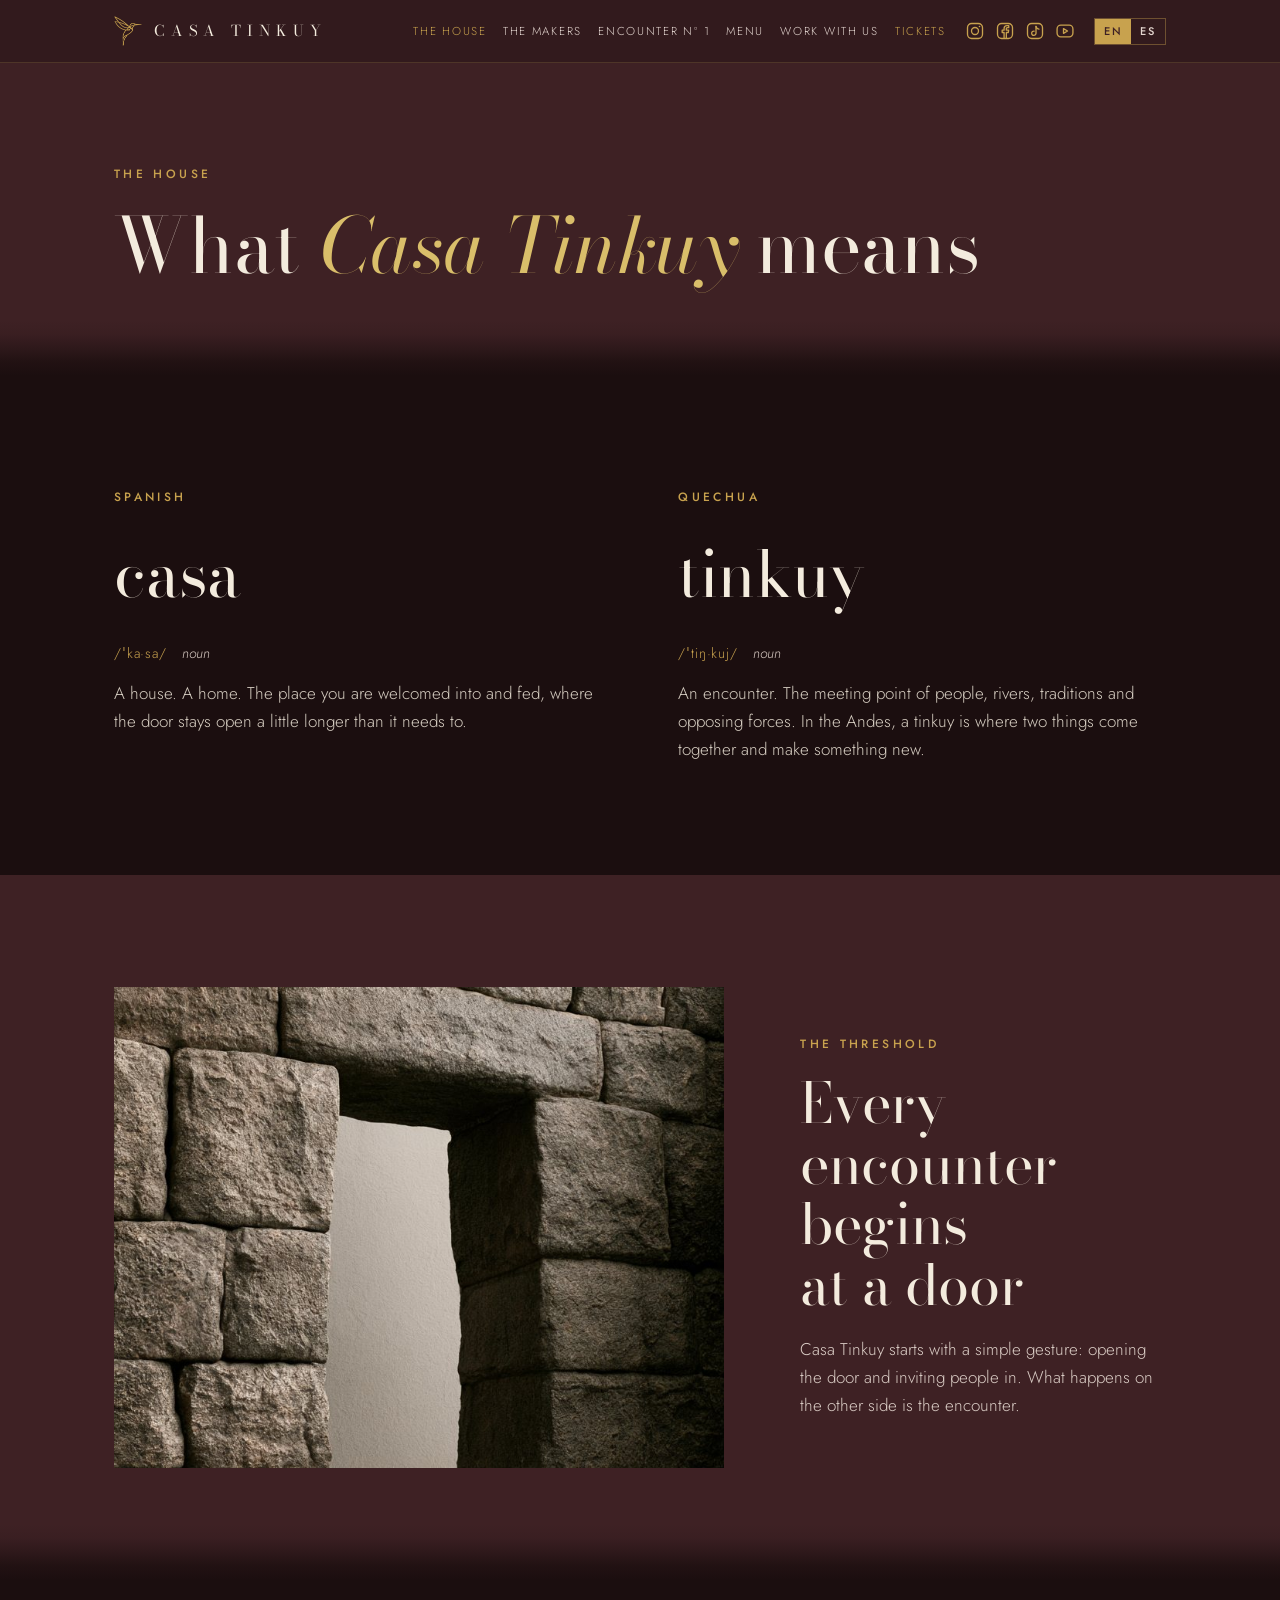
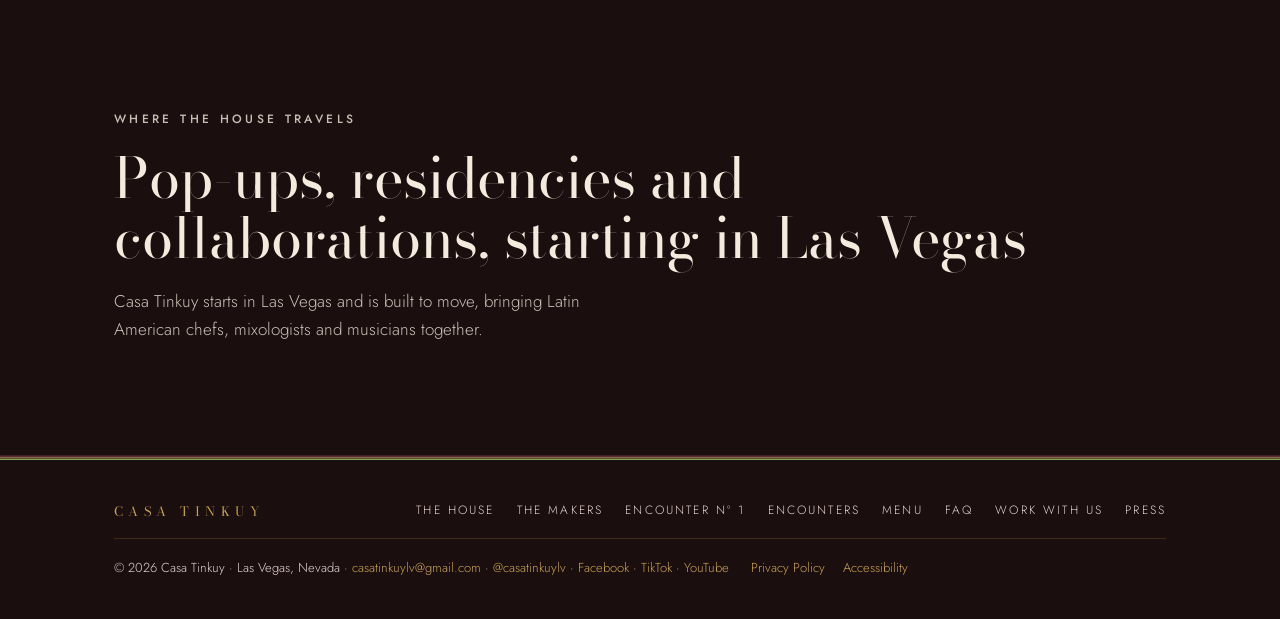
==== about.html @ 779a561f "Casa Tinkuy website Co-Authored-By: Claude Opus 5.5 <noreply@anthropic.com> Claude-Session: https://" ====
<!doctype html>
<html lang="en">
<head>
<meta charset="utf-8">
<meta name="viewport" content="width=device-width, initial-scale=1, viewport-fit=cover">
<title>The House · Casa Tinkuy</title>
<meta name="description" content="What Casa Tinkuy means: casa, Spanish for house, and tinkuy, Quechua for encounter.">
<link rel="preconnect" href="https://fonts.googleapis.com">
<link rel="preconnect" href="https://fonts.gstatic.com" crossorigin>
<link rel="stylesheet" href="https://fonts.googleapis.com/css2?family=Bodoni+Moda:ital,opsz,wght@0,6..96,400;0,6..96,500;1,6..96,400&family=Jost:wght@300;400;500&display=swap">
<link rel="stylesheet" href="https://fonts.googleapis.com/css2?family=Newsreader:opsz,wght@6..72,400&display=swap">
<link rel="stylesheet" href="styles.css">
<meta property="og:title" content="The House · Casa Tinkuy">
<meta property="og:description" content="What Casa Tinkuy means: casa, Spanish for house, and tinkuy, Quechua for encounter.">
<meta property="og:type" content="website">
<meta property="og:url" content="https://casatinkuy.com/about">
<meta property="og:image" content="https://casatinkuy.com/images/og-image.jpg">
<meta property="og:image:width" content="1200">
<meta property="og:image:height" content="630">
<meta name="twitter:card" content="summary_large_image">
<meta name="theme-color" content="#3E2124">
<link rel="icon" type="image/png" href="images/favicon.png">
<link rel="apple-touch-icon" href="images/logo-gold-sm.png">
<style>body{margin:0}img{max-width:100%}</style>
</head>
<body>
<header class="site">
  <div class="wrap">
    <a class="wordmark" href="index.html" aria-label="Casa Tinkuy, home">
      <img class="mark" src="images/logo-gold-sm.png" alt="" width="28" height="30">CASA TINKUY
    </a>
    <div class="right">
      <nav class="primary" id="menu" aria-label="Main">
        <a href="about.html" aria-current="page" data-i18n="navH">The House</a>
        <a href="makers.html" data-i18n="navM">The Makers</a>
        <a href="november-10.html" data-i18n="navE">Encounter Nº 1</a>
        <a href="menu.html" data-i18n="navMenu">Menu</a>
        <a href="work.html" data-i18n="navW">Work with us</a>
        <a class="cta" href="november-10.html#tickets" data-i18n="nav6">Tickets</a>
        <div class="nav-social"><a class="ig" href="https://www.instagram.com/casatinkuylv/" target="_blank" rel="noopener" aria-label="Casa Tinkuy on Instagram">
        <svg viewBox="0 0 24 24" width="20" height="20" aria-hidden="true" fill="none" stroke="currentColor" stroke-width="1.6"><rect x="3" y="3" width="18" height="18" rx="5"/><circle cx="12" cy="12" r="4.2"/><circle cx="17.4" cy="6.6" r="1" fill="currentColor" stroke="none"/></svg>
      </a>
      <a class="ig fb" href="https://www.facebook.com/casatinkuy" target="_blank" rel="noopener" aria-label="Casa Tinkuy on Facebook">
        <svg viewBox="0 0 24 24" width="20" height="20" aria-hidden="true" fill="none" stroke="currentColor" stroke-width="1.6" stroke-linejoin="round"><rect x="3" y="3" width="18" height="18" rx="5"/><path d="M13.6 21v-7.2h2.4l.4-2.8h-2.8V9.4c0-.8.3-1.4 1.4-1.4h1.5V5.6c-.3 0-1.1-.1-2.1-.1-2.1 0-3.5 1.3-3.5 3.6V11H8.6v2.8h2.3V21"/></svg>
      </a>
      <a class="ig tt" href="https://www.tiktok.com/@casatinkuylv" target="_blank" rel="noopener" aria-label="Casa Tinkuy on TikTok">
        <svg viewBox="0 0 24 24" width="20" height="20" aria-hidden="true" fill="none" stroke="currentColor" stroke-width="1.6" stroke-linecap="round" stroke-linejoin="round"><rect x="3" y="3" width="18" height="18" rx="5"/><path d="M13.2 6.6v8.1a2.6 2.6 0 1 1-2.3-2.58"/><path d="M13.2 6.6c.4 1.8 1.6 2.9 3.5 3.1"/></svg>
      </a>
      <a class="ig yt" href="https://www.youtube.com/@CasaTinkuy" target="_blank" rel="noopener" aria-label="Casa Tinkuy on YouTube">
        <svg viewBox="0 0 24 24" width="20" height="20" aria-hidden="true" fill="none" stroke="currentColor" stroke-width="1.6" stroke-linejoin="round"><rect x="2.5" y="5" width="19" height="14" rx="4.5"/><path d="M10.2 9.2v5.6l4.8-2.8z"/></svg>
      </a></div>
      </nav>
      <span class="social"><a class="ig" href="https://www.instagram.com/casatinkuylv/" target="_blank" rel="noopener" aria-label="Casa Tinkuy on Instagram">
        <svg viewBox="0 0 24 24" width="20" height="20" aria-hidden="true" fill="none" stroke="currentColor" stroke-width="1.6"><rect x="3" y="3" width="18" height="18" rx="5"/><circle cx="12" cy="12" r="4.2"/><circle cx="17.4" cy="6.6" r="1" fill="currentColor" stroke="none"/></svg>
      </a>
      <a class="ig fb" href="https://www.facebook.com/casatinkuy" target="_blank" rel="noopener" aria-label="Casa Tinkuy on Facebook">
        <svg viewBox="0 0 24 24" width="20" height="20" aria-hidden="true" fill="none" stroke="currentColor" stroke-width="1.6" stroke-linejoin="round"><rect x="3" y="3" width="18" height="18" rx="5"/><path d="M13.6 21v-7.2h2.4l.4-2.8h-2.8V9.4c0-.8.3-1.4 1.4-1.4h1.5V5.6c-.3 0-1.1-.1-2.1-.1-2.1 0-3.5 1.3-3.5 3.6V11H8.6v2.8h2.3V21"/></svg>
      </a>
      <a class="ig tt" href="https://www.tiktok.com/@casatinkuylv" target="_blank" rel="noopener" aria-label="Casa Tinkuy on TikTok">
        <svg viewBox="0 0 24 24" width="20" height="20" aria-hidden="true" fill="none" stroke="currentColor" stroke-width="1.6" stroke-linecap="round" stroke-linejoin="round"><rect x="3" y="3" width="18" height="18" rx="5"/><path d="M13.2 6.6v8.1a2.6 2.6 0 1 1-2.3-2.58"/><path d="M13.2 6.6c.4 1.8 1.6 2.9 3.5 3.1"/></svg>
      </a>
      <a class="ig yt" href="https://www.youtube.com/@CasaTinkuy" target="_blank" rel="noopener" aria-label="Casa Tinkuy on YouTube">
        <svg viewBox="0 0 24 24" width="20" height="20" aria-hidden="true" fill="none" stroke="currentColor" stroke-width="1.6" stroke-linejoin="round"><rect x="2.5" y="5" width="19" height="14" rx="4.5"/><path d="M10.2 9.2v5.6l4.8-2.8z"/></svg>
      </a></span>
      <div class="lang" role="group" aria-label="Language">
        <button type="button" id="lang-en" data-lang="en" aria-pressed="true">EN</button>
        <button type="button" id="lang-es" data-lang="es" aria-pressed="false">ES</button>
      </div>
      <button type="button" class="menu-btn" aria-expanded="false" aria-controls="menu" aria-label="Menu"><span></span></button>
    </div>
  </div>
</header>

<main id="top">
  <section class="pagehead">
    <div class="wrap">
      <p class="label" data-i18n="phHLabel">The House</p>
      <h1 data-i18n="phHTitle">What <em>Casa Tinkuy</em> means</h1>
    </div>
  </section>
  <section class="meaning" id="house">
    <div class="wrap">
      <div class="entry">
        <p class="label" data-i18n="casaLang">Spanish</p>
        <p class="word">casa</p>
        <p class="phon">/ˈka·sa/ <i data-i18n="noun1">noun</i></p>
        <p data-i18n="casaDef">A house. A home. The place you are welcomed into and fed, where the door stays open a little longer than it needs to.</p>
      </div>
      <div class="entry">
        <p class="label">Quechua</p>
        <p class="word">tinkuy</p>
        <p class="phon">/ˈtiŋ·kuj/ <i data-i18n="noun2">noun</i></p>
        <p data-i18n="tinkuyDef">An encounter. The meeting point of people, rivers, traditions and opposing forces. In the Andes, a tinkuy is where two things come together and make something new.</p>
      </div>
    </div>
  </section>
  <section class="threshold">
    <div class="wrap">
      <img src="images/threshold.jpg" alt="A stone doorway opening onto soft light" width="789" height="623">
      <div>
        <p class="label" data-i18n="thLabel">The threshold</p>
        <h2 data-i18n="thTitle">Every encounter begins at a door</h2>
        <p class="body" data-i18n="thText">Casa Tinkuy starts with a simple gesture: opening the door and inviting people in. What happens on the other side is the encounter.</p>
      </div>
    </div>
  </section>
  <section class="next">
    <div class="wrap">
      <div>
        <p class="label" data-i18n="nxLabel">Where the house travels</p>
        <h2 data-i18n="nxTitle">Pop-ups, residencies and collaborations, starting in Las Vegas</h2>
        <p data-i18n="nxText">Casa Tinkuy starts in Las Vegas and is built to move, bringing Latin American chefs, mixologists and musicians together.</p>
      </div>
    </div>
  </section>
</main>

<div class="strata end" aria-hidden="true"></div>
<footer class="site">
  <div class="wrap">
    <a class="wordmark" href="index.html">CASA TINKUY</a>
    <nav class="foot-nav" aria-label="Footer">
      <a href="about.html" data-i18n="navH">The House</a>
      <a href="makers.html" data-i18n="navM">The Makers</a>
      <a href="november-10.html" data-i18n="navE">Encounter Nº 1</a>
      <a href="encounters.html" data-i18n="navEnc">Encounters</a>
      <a href="menu.html" data-i18n="navMenu">Menu</a>
      <a href="november-10.html#faq" data-i18n="ftFaq">FAQ</a>
      <a href="work.html" data-i18n="navW">Work with us</a>
      <a href="work.html#press" data-i18n="ftPress">Press</a>
    </nav>
    <span class="foot-meta">© 2026 Casa Tinkuy · Las Vegas, Nevada · <a href="mailto:casatinkuylv@gmail.com">casatinkuylv@gmail.com</a> · <a href="https://www.instagram.com/casatinkuylv/" target="_blank" rel="noopener">@casatinkuylv</a> · <a href="https://www.facebook.com/casatinkuy" target="_blank" rel="noopener">Facebook</a> · <a href="https://www.tiktok.com/@casatinkuylv" target="_blank" rel="noopener">TikTok</a> · <a href="https://www.youtube.com/@CasaTinkuy" target="_blank" rel="noopener">YouTube</a>
      <span class="legal-links"><a href="privacy.html" data-i18n="ftPriv">Privacy Policy</a><a href="accessibility.html" data-i18n="ftAcc">Accessibility</a></span></span>
  </div>
</footer>

<script src="site.js"></script>
</body>
</html>
---- styles.css ----
:root {
    color-scheme: dark;
    --charcoal: #4A1F3D;
    --green: #2E1A2B;
    --emerald: #10362A;
    --green-deep: #0B2C21;
    --burgundy: #7A2A36;
    --chicha: #4A1F3D;
    --mauve: #9C6B86;
    --mineral: #A9CFC3;
    --cream: #F3EBDD;
    --ink: #1E1419;
    --gold: #C8A24E;
    --gold-dim: #D2B3C4;
    --stone: #F3EBDD;
    --taupe: #DCCAD2;
    --line: rgba(156, 107, 134, 0.6);
    --serif: "Bodoni Moda", "Didot", "Bodoni 72", Georgia, serif;
    --sans: "Jost", "Futura", "Avenir Next", "Helvetica Neue", Arial, sans-serif;
    --gutter: clamp(16px, 5vw, 64px);
    --max: 1180px;
  }
  * { box-sizing: border-box; }
  [hidden] { display: none !important; }
  html { scroll-behavior: smooth; }
  body {
    background: var(--charcoal); color: var(--stone);
    font-family: var(--sans); font-weight: 300; font-size: 17px; line-height: 1.65;
    -webkit-font-smoothing: antialiased;
  }
  a { color: inherit; }
  :focus-visible { outline: 1px solid var(--gold); outline-offset: 4px; }
  .wrap { max-width: var(--max); margin-inline: auto; padding-inline: var(--gutter); }
  .label { font-size: 12px; font-weight: 500; letter-spacing: 0.28em; text-transform: uppercase; color: var(--gold); }
  h1, h2, h3, h4 { font-family: var(--serif); font-weight: 400; text-wrap: balance; margin: 0; line-height: 1.08; }
  p { margin: 0; }
  .mark { display: block; }

  /* Header */
  header.site {
    position: sticky; top: env(safe-area-inset-top, 0px); z-index: 10;
    background: rgba(58, 23, 48, 0.96); backdrop-filter: blur(10px); -webkit-backdrop-filter: blur(10px);
    border-bottom: 1px solid rgba(212, 175, 98, 0.18);
  }
  header.site .wrap { display: flex; align-items: center; justify-content: space-between; gap: 20px; padding-block: 16px; }
  .wordmark { font-family: var(--serif); font-size: 15px; letter-spacing: 0.42em; text-decoration: none; color: var(--stone); white-space: nowrap; display: flex; align-items: center; gap: 12px; }
  .wordmark .mark { width: 28px; height: 30px; object-fit: contain; }
  .right { display: flex; align-items: center; gap: 28px; }
  nav.primary { display: flex; gap: 24px; }
  nav.primary a { font-size: 12px; letter-spacing: 0.2em; text-transform: uppercase; text-decoration: none; color: var(--taupe); transition: color .2s; white-space: nowrap; }
  nav.primary a:hover, nav.primary a.cta { color: var(--gold); }
  .lang { display: flex; border: 1px solid var(--line); }
  .lang button { background: transparent; border: 0; color: var(--taupe); font: 500 11px/1 var(--sans); letter-spacing: 0.16em; padding: 7px 9px; cursor: pointer; }
  .lang button[aria-pressed="true"] { background: var(--gold); color: var(--charcoal); }
  @media (max-width: 480px) { .wordmark { letter-spacing: 0.3em; font-size: 13px; gap: 8px; } .right { gap: 14px; } }

  /* Hero */
  .hero { padding-block: clamp(48px, 9vw, 112px) clamp(64px, 10vw, 120px); overflow: hidden; }
  .hero .wrap { display: grid; grid-template-columns: 1.15fr 0.85fr; gap: clamp(32px, 6vw, 88px); align-items: center; }
  .hero h1 { font-size: clamp(46px, 7.4vw, 104px); letter-spacing: -0.01em; margin-top: 22px; }
  .hero h1 em, h2 em { font-style: italic; color: var(--gold); }
  .hero .lede { margin-top: 28px; max-width: 34em; color: var(--taupe); font-size: 19px; }
  .date-line { margin-top: 40px; display: flex; flex-wrap: wrap; gap: 10px 28px; align-items: baseline; padding-top: 24px; border-top: 1px solid var(--line); max-width: 34em; }
  .date-line strong { font-family: var(--serif); font-weight: 400; font-size: 22px; }
  .date-line span { color: var(--taupe); font-size: 15px; }
  .hero .mark { width: 100%; max-width: 440px; height: auto; justify-self: center; }
  @media (prefers-reduced-motion: no-preference) {
    .hero .mark { animation: arrive 1.8s cubic-bezier(.2,.7,.2,1) both, hover 16s ease-in-out 1.8s infinite; will-change: transform; }
    @keyframes arrive { from { opacity: 0; transform: translate(-60px, 40px) rotate(-6deg); } to { opacity: 1; transform: none; } }
    @keyframes hover {
      0%   { transform: translate(0, 0) rotate(0deg); }
      6%   { transform: translate(0, -6px) rotate(-1deg); }
      12%  { transform: translate(0, 0) rotate(0deg); }
      18%  { transform: translate(0, -6px) rotate(-1deg); }
      22%  { transform: translate(-28px, 14px) rotate(-4deg); }
      26%  { transform: translate(-30px, 8px) rotate(-3deg); }
      32%  { transform: translate(-28px, 14px) rotate(-4deg); }
      38%  { transform: translate(-30px, 8px) rotate(-3deg); }
      42%  { transform: translate(18px, -22px) rotate(3deg); }
      46%  { transform: translate(20px, -28px) rotate(2deg); }
      52%  { transform: translate(18px, -22px) rotate(3deg); }
      58%  { transform: translate(20px, -28px) rotate(2deg); }
      62%  { transform: translate(-8px, -4px) rotate(-1deg); }
      68%  { transform: translate(-8px, -10px) rotate(-2deg); }
      74%  { transform: translate(-8px, -4px) rotate(-1deg); }
      78%  { transform: translate(24px, 18px) rotate(4deg); }
      84%  { transform: translate(22px, 12px) rotate(3deg); }
      90%  { transform: translate(24px, 18px) rotate(4deg); }
      100% { transform: translate(0, 0) rotate(0deg); }
    }
  }
  @media (max-width: 760px) { .hero .mark { --s: .5; } .hero .wrap { grid-template-columns: 1fr; } .hero .mark { max-width: 230px; order: -1; justify-self: start; } }


  /* Threshold */
  .threshold { background: var(--stone); color: var(--charcoal); padding-block: clamp(64px, 9vw, 112px); }
  .threshold .wrap { display: grid; grid-template-columns: minmax(0, 1.25fr) minmax(0, 0.75fr); gap: clamp(32px, 6vw, 88px); align-items: center; }
  .threshold img { width: 100%; height: auto; display: block; }
  .threshold .label { color: var(--burgundy); }
  .threshold h2 { font-size: clamp(34px, 4.4vw, 56px); margin-top: 18px; }
  .threshold p.body { margin-top: 20px; color: #4a4338; max-width: 26em; }
  @media (max-width: 760px) { .threshold .wrap { grid-template-columns: 1fr; } }

  /* Meaning */
  .meaning { background: var(--burgundy); padding-block: clamp(64px, 9vw, 112px); }
  .meaning .wrap { display: grid; grid-template-columns: repeat(2, minmax(0, 1fr)); gap: clamp(32px, 6vw, 80px); }
  .entry { display: grid; gap: 14px; align-content: start; }
  .entry .word { font-family: var(--serif); font-size: clamp(40px, 5vw, 64px); }
  .entry .phon { font-size: 14px; color: var(--gold); letter-spacing: 0.06em; }
  .entry .phon i { color: var(--taupe); margin-left: 10px; letter-spacing: 0; }
  .entry p:last-child { opacity: .86; max-width: 30em; }
  .together { grid-column: 1 / -1; padding-top: clamp(32px, 5vw, 56px); border-top: 1px solid var(--line); display: flex; flex-wrap: wrap; justify-content: space-between; align-items: end; gap: 24px; }
  .together h2 { font-size: clamp(32px, 4.4vw, 56px); }
  .together p { color: var(--taupe); max-width: 30em; }
  @media (max-width: 760px) { .meaning .wrap { grid-template-columns: 1fr; } }



  /* Ways (dinner / bar) */
  .ways2 { display: grid; grid-template-columns: repeat(2, minmax(0, 1fr)); gap: 16px; margin-top: 8px; }
  .way { border: 1px solid var(--line); padding: 22px 22px 24px; display: grid; gap: 8px; align-content: start; }
  .way .tag { font-size: 11px; font-weight: 500; letter-spacing: 0.22em; text-transform: uppercase; color: var(--gold); }
  .way h3 { font-size: clamp(26px, 2.6vw, 32px); }
  .way p { color: var(--taupe); font-size: 16px; }
  .way p.source { font-size: 14px; font-style: italic; color: var(--gold-dim); margin-top: 4px; }
  @media (max-width: 520px) { .ways2 { grid-template-columns: 1fr; } }
  .hero .actions { margin-top: 32px; }

  /* Why */
  .why { padding-block: clamp(72px, 10vw, 120px); border-bottom: 1px solid var(--line); }
  .why .wrap { display: grid; grid-template-columns: minmax(0, 0.35fr) minmax(0, 1fr); gap: clamp(24px, 5vw, 72px); align-items: start; }
  .why .label { padding-top: 14px; }
  .why p.statement { font-family: var(--serif); font-size: clamp(26px, 3.2vw, 40px); line-height: 1.3; text-wrap: pretty; max-width: 28em; }
  @media (max-width: 760px) { .why .wrap { grid-template-columns: 1fr; } .why .label { padding-top: 0; } }

  /* Work with us */
  .work { background: var(--chicha); border-top: 1px solid var(--line); padding-block: clamp(72px, 10vw, 120px); }
  .work .head { display: grid; gap: 18px; max-width: 40em; margin-bottom: clamp(36px, 5vw, 56px); }
  .work h2 { font-size: clamp(36px, 4.8vw, 62px); }
  .work .head p:not(.label) { color: var(--taupe); }
  .ways { display: grid; grid-template-columns: repeat(3, minmax(0, 1fr)); gap: clamp(24px, 4vw, 48px); }
  .ways article { border-top: 1px solid var(--line); padding-top: 22px; display: grid; gap: 10px; align-content: start; }
  .ways h3 { font-size: clamp(24px, 2.4vw, 30px); }
  .ways p { color: var(--taupe); font-size: 16px; }
  .work .cta { margin-top: clamp(36px, 5vw, 56px); font-family: var(--serif); font-size: clamp(20px, 2vw, 24px); }
  .work .cta a { color: var(--gold); text-decoration: none; border-bottom: 1px solid var(--line); }
  .work .cta a:hover { border-bottom-color: var(--gold); }
  @media (max-width: 860px) { .ways { grid-template-columns: 1fr; } }

  /* Event */
  section.event { padding-block: clamp(72px, 10vw, 128px); }
  .event .wrap { display: grid; grid-template-columns: minmax(0, 0.9fr) minmax(0, 1.1fr); gap: clamp(40px, 6vw, 96px); align-items: center; }
  .event-copy { display: grid; gap: 22px; }
  .event-copy h2 { font-size: clamp(38px, 5vw, 68px); }
  .event-copy > p { color: var(--taupe); max-width: 32em; }
  .evening { display: grid; border-top: 1px solid var(--line); margin-top: 8px; }
  .evening div { display: grid; grid-template-columns: 8.5em 1fr; gap: 16px; padding-block: 16px; border-bottom: 1px solid var(--line); }
  .evening b { font-weight: 500; font-size: 12px; letter-spacing: 0.2em; text-transform: uppercase; color: var(--gold); padding-top: 3px; }
  .doorway { position: relative; aspect-ratio: 4 / 5; max-width: 100%; }
  .doorway svg { position: absolute; inset: 0; width: 100%; height: 100%; }
  .doorway svg path { fill: var(--burgundy); stroke: var(--gold); stroke-width: 1; vector-effect: non-scaling-stroke; }
  .doorway .inside { position: absolute; inset: 16% 22% 8%; display: grid; align-content: center; gap: 22px; text-align: center; }
  .doorway .day { font-family: var(--serif); font-size: clamp(64px, 9vw, 112px); line-height: .9; color: var(--gold); }
  .doorway .month { font-size: 12px; letter-spacing: 0.3em; text-transform: uppercase; }
  .doorway dl { margin: 0; display: grid; gap: 14px; }
  .doorway dt { font-size: 11px; letter-spacing: 0.24em; text-transform: uppercase; color: var(--gold-dim); }
  .doorway dd { margin: 2px 0 0; font-size: 15px; line-height: 1.4; }
  @media (max-width: 860px) { .event .wrap { grid-template-columns: 1fr; } .doorway { max-width: 420px; width: 100%; justify-self: center; } .doorway .inside { inset: 15% 19% 7%; gap: 16px; } }
  @media (max-width: 420px) { .evening div { grid-template-columns: 1fr; gap: 4px; } }

  /* Signature */
  .signature { background: var(--stone); color: var(--charcoal); padding-block: clamp(72px, 10vw, 128px); }
  .signature .wrap { display: grid; grid-template-columns: minmax(0, 1.2fr) minmax(0, 0.8fr); gap: clamp(40px, 7vw, 104px); align-items: end; }
  .signature .label { color: #7a6431; }
  .signature h2 { font-size: clamp(48px, 8vw, 116px); font-style: italic; margin-top: 18px; line-height: 0.98; }
  .signature .tr { font-family: var(--serif); font-size: clamp(20px, 2.2vw, 26px); color: #5d5446; margin-top: 16px; }
  .signature .story { margin-top: 28px; max-width: 34em; color: #3a352d; }
  .spec { margin: 0; display: grid; border-top: 1px solid rgba(17,17,17,.25); }
  .spec div { display: flex; justify-content: space-between; gap: 16px; padding-block: 15px; border-bottom: 1px solid rgba(17,17,17,.25); }
  .spec dt { font-size: 12px; letter-spacing: 0.22em; text-transform: uppercase; color: #6b6153; font-weight: 500; }
  .spec dd { margin: 0; font-family: var(--serif); font-size: 20px; text-align: right; }
  @media (max-width: 860px) { .signature .wrap { grid-template-columns: 1fr; } }

  /* Program */
  .program { background: var(--cream); padding-block: clamp(72px, 10vw, 128px); }
  .program .head { display: grid; gap: 18px; max-width: 40em; margin-bottom: clamp(40px, 6vw, 72px); }
  .program .head h2 { font-size: clamp(36px, 4.8vw, 62px); }
  .program .head p { color: var(--taupe); }
  .regions { display: grid; grid-template-columns: repeat(3, minmax(0, 1fr)); border-top: 1px solid var(--line); }
  .region { padding: 32px clamp(0px, 2.4vw, 32px) 36px; border-right: 1px solid var(--line); display: grid; gap: 14px; align-content: start; }
  .region:first-child { padding-left: 0; }
  .region:last-child { border-right: 0; padding-right: 0; }
  .region .alt { font-size: 12px; letter-spacing: 0.18em; text-transform: uppercase; color: var(--gold-dim); font-variant-numeric: tabular-nums; }
  .region h3 { font-size: clamp(30px, 3.2vw, 40px); }
  .region .spirit { color: var(--gold); font-size: 15px; letter-spacing: 0.04em; }
  .region p { color: var(--taupe); font-size: 16px; }
  .drink { margin-top: 8px; padding-top: 14px; border-top: 1px dashed rgba(212,175,98,.22); }
  .drink h4 { margin-bottom: 4px; font-style: italic; font-size: 21px; color: var(--stone); }
  .drink p { font-size: 15px; }
  .program .note { margin-top: 28px; font-size: 14px; color: var(--taupe); opacity: .8; }
  @media (max-width: 860px) { .regions { grid-template-columns: 1fr; } .region, .region:first-child, .region:last-child { padding-inline: 0; border-right: 0; border-bottom: 1px solid var(--line); } }

  /* Quote band */
  .band { padding-block: clamp(64px, 9vw, 112px); border-bottom: 1px solid var(--line); }
  .band .wrap { display: grid; grid-template-columns: auto 1fr; gap: clamp(24px, 5vw, 64px); align-items: center; }
  .band .wrap { grid-template-columns: minmax(0, 0.9fr) minmax(0, 1.1fr); }
  .band img { width: 100%; height: auto; display: block; filter: grayscale(1) contrast(1.05); }
  @media (max-width: 760px) { .band .wrap { grid-template-columns: 1fr; } }
  .band blockquote { margin: 0; font-family: var(--serif); font-style: italic; font-size: clamp(30px, 4.6vw, 60px); line-height: 1.12; text-wrap: balance; }

  /* Makers */
  .makers { padding-block: clamp(72px, 10vw, 128px); }
  .makers .head { margin-bottom: clamp(36px, 5vw, 64px); display: grid; gap: 18px; }
  .makers .head h2 { font-size: clamp(36px, 4.8vw, 62px); max-width: 15em; }
  .people { display: grid; grid-template-columns: repeat(2, minmax(0, 1fr)); gap: clamp(32px, 5vw, 72px); }
  .person { display: grid; gap: 12px; align-content: start; padding-top: 24px; border-top: 1px solid var(--line); }
  .person .role { font-size: 12px; letter-spacing: 0.22em; text-transform: uppercase; color: var(--gold); }
  .person h3 { font-size: clamp(30px, 3.4vw, 42px); }
  .person .origin { font-family: var(--serif); font-style: italic; color: var(--gold); font-size: 17px; }
  .person .bio { display: grid; gap: 14px; color: var(--taupe); max-width: 32em; }
  @media (max-width: 760px) { .people { grid-template-columns: 1fr; } }

  /* Next */
  .next { background: var(--burgundy); padding-block: clamp(64px, 9vw, 112px); }
  .next .wrap { display: grid; grid-template-columns: minmax(0, 1fr); gap: clamp(32px, 6vw, 88px); align-items: start; }
  .next h2 { font-size: clamp(34px, 4.4vw, 56px); margin-top: 18px; }
  .next p { color: var(--stone); opacity: .8; margin-top: 18px; max-width: 30em; }
  .cities { list-style: none; margin: 0; padding: 0; display: grid; }
  .cities li { display: flex; justify-content: space-between; align-items: baseline; gap: 16px; padding-block: 14px; border-bottom: 1px solid var(--line); font-family: var(--serif); font-size: clamp(22px, 2.4vw, 28px); }
  .cities li small { font-family: var(--sans); font-size: 11px; letter-spacing: 0.22em; text-transform: uppercase; color: var(--gold-dim); }
  .cities li.now small { color: var(--gold); }
  @media (max-width: 760px) { .next .wrap { grid-template-columns: 1fr; } }

  /* Press */
  .press { padding-block: clamp(72px, 10vw, 120px); }
  .press .wrap { display: grid; grid-template-columns: minmax(0, 0.8fr) minmax(0, 1.2fr); gap: clamp(32px, 6vw, 88px); align-items: start; }
  .press h2 { font-size: clamp(34px, 4.4vw, 56px); margin-top: 18px; }
  .press .intro { color: var(--taupe); margin-top: 18px; max-width: 26em; }
  .facts { margin: 0; display: grid; border-top: 1px solid var(--line); }
  .facts div { display: grid; grid-template-columns: 9em 1fr; gap: 20px; padding-block: 16px; border-bottom: 1px solid var(--line); }
  .facts dt { font-size: 12px; letter-spacing: 0.2em; text-transform: uppercase; color: var(--gold); font-weight: 500; padding-top: 3px; }
  .facts dd { margin: 0; }
  @media (max-width: 760px) { .press .wrap { grid-template-columns: 1fr; } .facts div { grid-template-columns: 1fr; gap: 4px; } }

  /* Reserve */
  .reserve { background: var(--chicha); padding-block: clamp(72px, 10vw, 120px); text-align: center; border-top: 1px solid var(--line); }
  .reserve .wrap { display: grid; justify-items: center; gap: 22px; }
  .reserve h2 { font-size: clamp(38px, 5.4vw, 72px); max-width: 12em; }
  .reserve p { opacity: .82; max-width: 34em; }
  .btn { display: inline-block; background: var(--gold); color: var(--charcoal); text-decoration: none; padding: 16px 30px; font: 500 12px/1 var(--sans); letter-spacing: 0.24em; text-transform: uppercase; }
  .btn:hover { background: #D6B465; }
  .btn.soon { background: transparent; color: var(--gold); border: 1px solid var(--gold); }
  .btn.soon:hover { background: var(--gold); color: var(--charcoal); }

  footer.site { padding-block: 40px; }
  footer.site .wrap { display: flex; flex-wrap: wrap; gap: 16px 32px; justify-content: space-between; align-items: center; font-size: 13px; color: var(--taupe); }
  footer.site .wordmark { font-size: 13px; }
  footer.site a, .facts dd a { color: var(--gold); text-decoration: none; }
  footer.site a:hover, .facts dd a:hover { text-decoration: underline; }

  /* Vinicunca mountain palette */
  :root {
    --night: #1B0E0F; --plum: #3E2124; --iron: #582D2B; --clay: #7A473A;
    --sand: #836954; --ochre: #5C4D25; --sulfur: #BC9C2F; --sage: #87A763; --turq: #4FB8A8;
    --charcoal: var(--plum); --stone: #F3EBDD; --taupe: #E3D5CF; --line: rgba(200, 162, 78, 0.4); --gold-dim: #D9BE6A;
  }
  header.site { background: rgba(50, 26, 29, 0.97); }
  .hero { background: var(--plum); }
  .hero h1 em, h2 em { color: #D9BE6A; }
  .strata { height: 40px; background: linear-gradient(to bottom, #3E2124 0.8% 9.2%, #3E2124 10.8% 19.2%, #582D2B 20.8% 29.2%, #7A473A 30.8% 39.2%, #836954 40.8% 49.2%, #5C4D25 50.8% 59.2%, #BC9C2F 60.8% 69.2%, #87A763 70.8% 79.2%, #4FB8A8 80.8% 89.2%, #836954 90.8% 99.2%); }
  footer.site { position: relative; }
  .strata.end { background: linear-gradient(to bottom, #3E2124 0.8% 9.2%, #3E2124 10.8% 19.2%, #582D2B 20.8% 29.2%, #7A473A 30.8% 39.2%, #836954 40.8% 49.2%, #5C4D25 50.8% 59.2%, #BC9C2F 60.8% 69.2%, #87A763 70.8% 79.2%, #4FB8A8 80.8% 89.2%, #1B0E0F 90.8% 99.2%); }
  .meaning { background: var(--iron); }
  .event { background: var(--night); }
  .doorway svg path { fill: var(--iron); }
  .band { background: var(--plum); border-bottom: 0; }
  .next { background: var(--ochre); }
  .reserve { background: var(--plum); border-top: 0; }
  footer.site { background: var(--night); }
  .way { border-color: var(--line); }
  .way .tag.mineral { color: var(--turq); }
  :focus-visible { outline-color: var(--turq); }

  .why, .program, .makers, .press, .work { color: var(--night);
    --taupe: #4A3336; --line: rgba(144, 120, 57, 0.55); --gold-dim: var(--iron); }
  .threshold { background: var(--sand); color: #F3EBDD; --taupe: #EFE3D6; }
  .threshold h2 { color: #F3EBDD; }
  .why { background: var(--sulfur); border-bottom: 0; }
  .program { background: var(--sage); }
  .makers, .press { background: #DDD2BF; }
  .work { background: var(--clay); border-top: 0; color: #F3EBDD; --taupe: #F0E2D8; --line: rgba(243, 235, 221, 0.35); }
  .why .label, .program .label, .makers .label, .press .label, .person .role, .facts dt, .person .origin, .facts dd a { color: var(--iron); }
  .threshold .label { color: #E6CD7A; }
  .work .label { color: #F3EBDD; }
  .work .cta a { color: #F3EBDD; border-bottom-color: #F3EBDD; }
  .threshold p.body { color: #EFE3D6; }
  /* Soft color transitions between sections */
  .meaning { --sec-bg: var(--iron); } .why { --sec-bg: var(--sulfur); } .event { --sec-bg: var(--night); }
  .program { --sec-bg: var(--sage); } .band { --sec-bg: var(--plum); } .makers { --sec-bg: #DDD2BF; }
  .next { --sec-bg: var(--ochre); } .work { --sec-bg: var(--clay); } .press { --sec-bg: #DDD2BF; } .reserve { --sec-bg: var(--plum); }
  .meaning, .why, .event, .program, .band, .makers, .next, .work, .press, .reserve { position: relative; }
  .meaning::before, .why::before, .event::before, .program::before, .band::before, .makers::before,
  .next::before, .work::before, .press::before, .reserve::before {
    content: ""; position: absolute; left: 0; right: 0; top: -56px; height: 56px; z-index: 1; pointer-events: none;
    background: linear-gradient(to bottom,
      color-mix(in srgb, var(--sec-bg) 0%, transparent) 0%,
      color-mix(in srgb, var(--sec-bg) 12%, transparent) 25%,
      color-mix(in srgb, var(--sec-bg) 45%, transparent) 50%,
      color-mix(in srgb, var(--sec-bg) 82%, transparent) 75%,
      var(--sec-bg) 100%);
  }
  @media (max-width: 760px) {
    .meaning::before, .why::before, .event::before, .program::before, .band::before, .makers::before,
    .next::before, .work::before, .press::before, .reserve::before { top: -36px; height: 36px; }
  }
  /* FAQ */
  .faq { background: var(--night); padding-block: clamp(64px, 9vw, 112px); --sec-bg: var(--night); position: relative; }
  .faq::before { content: ""; position: absolute; left: 0; right: 0; top: -56px; height: 56px; z-index: 1; pointer-events: none;
    background: linear-gradient(to bottom, color-mix(in srgb, var(--sec-bg) 0%, transparent) 0%, color-mix(in srgb, var(--sec-bg) 45%, transparent) 50%, var(--sec-bg) 100%); }
  .faq .wrap { display: grid; grid-template-columns: minmax(0, 0.35fr) minmax(0, 1fr); gap: clamp(24px, 5vw, 72px); align-items: start; }
  .faq .head { display: grid; gap: 14px; }
  .faq h2 { font-size: clamp(34px, 4.4vw, 56px); }
  .qs { border-top: 1px solid var(--line); }
  .qs details { border-bottom: 1px solid var(--line); }
  .qs summary { cursor: pointer; list-style: none; padding-block: 20px; font-family: var(--serif); font-size: clamp(20px, 2.2vw, 24px); display: flex; justify-content: space-between; gap: 16px; }
  .qs summary::-webkit-details-marker { display: none; }
  .qs summary::after { content: "+"; color: var(--gold); font-family: var(--sans); font-weight: 400; }
  .qs details[open] summary::after { content: "−"; }
  .qs .a { padding-bottom: 22px; display: grid; gap: 10px; color: var(--taupe); max-width: 40em; }
  .qs .a a { color: var(--gold); }
  .qs .a a.map { display: inline-block; font-size: 12px; font-weight: 500; letter-spacing: 0.2em; text-transform: uppercase; text-decoration: none; border: 1px solid var(--gold); padding: 10px 14px; }
  @media (max-width: 760px) { .faq .wrap { grid-template-columns: 1fr; } }
  /* Map links */
  a.addr { color: inherit; text-decoration: underline; text-decoration-color: rgba(212,190,106,.5); text-underline-offset: 3px; }
  a.addr:hover { text-decoration-color: currentColor; }
  .qs .maps { display: flex; flex-wrap: wrap; gap: 10px; }
  .doorway dd.dir { margin-top: 10px; }
  .doorway dd.age { margin-top: 8px; font-size: 11px; letter-spacing: 0.2em; text-transform: uppercase; color: var(--gold-dim); }
  .doorway dd.dir a { display: inline-block; font-size: 11px; font-weight: 500; letter-spacing: 0.2em; text-transform: uppercase; color: var(--gold); text-decoration: none; border: 1px solid var(--gold); padding: 8px 12px; }
  /* Portraits */
  .portrait { margin: 0 0 8px; display: grid; gap: 8px; }
  .portrait img { width: 100%; max-width: 440px; height: auto; aspect-ratio: 4 / 5; object-fit: cover; display: block; }
  .portrait figcaption { font-size: 13px; font-style: italic; color: var(--taupe); }
  /* Instagram icon */
  .ig { display: inline-flex; align-items: center; justify-content: center; width: 36px; height: 36px; color: var(--gold); border-radius: 50%; transition: color .2s, background .2s; }
  .ig:hover { color: var(--stone); background: rgba(255,255,255,0.06); }
  @media (max-width: 480px) { .ig { width: 32px; height: 32px; } }
  /* Newsletter ticket */
  .letter-band { background: var(--night); padding-block: clamp(48px, 7vw, 80px); padding-inline: 16px; position: relative; }
  .letter-band .tk { position: relative; width: min(960px, 100%); margin-inline: auto; display: grid; grid-template-columns: minmax(0, 1fr) 150px; background: var(--iron); color: var(--stone); }
  .letter-band .main { padding: 22px 64px 22px 26px; display: grid; grid-template-columns: minmax(0, 1fr) minmax(0, 1.05fr); gap: 20px; align-items: center; }
  .letter-band .k { font: 500 11px var(--sans); letter-spacing: .22em; text-transform: uppercase; color: #D9BE6A; }
  .letter-band h2 { margin: 6px 0 6px; font-size: clamp(22px, 3vw, 30px); line-height: 1.15; }
  .letter-band .sub { margin: 0; font-size: 15px; line-height: 1.5; color: #E6D6D3; }
  .letter-band form { display: flex; flex-wrap: wrap; gap: 10px; }
  .letter-band input[type=email] { flex: 1 1 200px; min-width: 0; font: 400 16px var(--sans); padding: 12px 14px; border: 1px solid rgba(243,235,221,.5); background: transparent; color: var(--stone); border-radius: 0; }
  .letter-band input::placeholder { color: var(--stone); opacity: .55; }
  .letter-band button { font: 500 12px/1 var(--sans); letter-spacing: .2em; text-transform: uppercase; padding: 14px 18px; border: 0; background: var(--gold); color: var(--night); cursor: pointer; border-radius: 0; }
  .letter-band button:hover { background: #D6B465; }
  .letter-band .ok { grid-column: 1 / -1; margin: 0; min-height: 1.1em; font-size: 14px; color: #D9BE6A; }
  .letter-band .stub { position: relative; padding: 18px 12px; display: grid; place-items: center; text-align: center; gap: 4px; }
  .letter-band .stub::before { content: ""; position: absolute; left: -1px; top: 10px; bottom: 10px; border-left: 2px dashed rgba(243,235,221,.45); }
  .letter-band .stub .n { font: 400 30px/1 var(--serif); margin-top: 8px; }
  .letter-band .stub .s { font: 500 10px var(--sans); letter-spacing: .22em; text-transform: uppercase; }
  .letter-band .notch { position: absolute; width: 22px; height: 22px; border-radius: 50%; background: var(--night); right: 139px; }
  .letter-band .notch.t { top: -11px; } .letter-band .notch.b { bottom: -11px; }
  .letter-band .flybird { position: absolute; width: 96px; right: 104px; top: 50%; transform: translateY(-50%); pointer-events: none; }
  @media (max-width: 760px) { .letter-band .main { grid-template-columns: 1fr; } }
  @media (max-width: 620px) {
    .letter-band .tk { grid-template-columns: 1fr; }
    .letter-band .main { padding-right: 26px; }
    .letter-band .stub { grid-auto-flow: column; justify-content: start; align-items: center; gap: 14px; padding: 14px 26px; }
    .letter-band .stub::before { left: 10px; right: 10px; top: -1px; bottom: auto; border-left: 0; border-top: 2px dashed rgba(243,235,221,.45); }
    .letter-band .notch { right: auto; } .letter-band .notch.t { top: auto; bottom: 47px; left: -11px; } .letter-band .notch.b { bottom: 47px; right: -11px; left: auto; }
    .letter-band .flybird { right: 22px; top: auto; bottom: 26px; transform: none; width: 72px; }
  }

  /* ---------- Multi-page additions ---------- */
  nav.primary a[aria-current="page"] { color: var(--gold); }
  .menu-btn { display: none; background: transparent; border: 1px solid var(--line); color: var(--gold); width: 38px; height: 34px; padding: 0; cursor: pointer; align-items: center; justify-content: center; }
  .menu-btn span, .menu-btn span::before, .menu-btn span::after { display: block; width: 16px; height: 1.5px; background: currentColor; position: relative; content: ""; transition: transform .2s, background .2s; }
  .menu-btn span::before { position: absolute; top: -5px; } .menu-btn span::after { position: absolute; top: 5px; }
  header.site.open .menu-btn span { background: transparent; }
  header.site.open .menu-btn span::before { transform: translateY(5px) rotate(45deg); }
  header.site.open .menu-btn span::after { transform: translateY(-5px) rotate(-45deg); }
  @media (max-width: 1100px) {
    .menu-btn { display: inline-flex; }
    nav.primary { display: none; position: absolute; left: 0; right: 0; top: 100%; flex-direction: column; gap: 0;
      background: rgba(50, 26, 29, 0.99); border-bottom: 1px solid rgba(212, 175, 98, 0.25); padding: 8px var(--gutter) 20px; }
    header.site.open nav.primary { display: flex; }
    nav.primary a { font-size: 13px; padding-block: 15px; border-bottom: 1px solid rgba(200, 162, 78, 0.18); }
    nav.primary a:last-child { border-bottom: 0; }
    .right { gap: 12px; }
  }

  /* Page heading on inner pages */
  .pagehead { background: var(--plum); padding-block: clamp(56px, 8vw, 104px) clamp(48px, 7vw, 88px); }
  .pagehead .wrap { display: grid; gap: 20px; }
  .pagehead h1 { font-size: clamp(40px, 6vw, 84px); max-width: 14em; }
  .pagehead h1 em { font-style: italic; color: #D9BE6A; }
  .pagehead p.intro { color: var(--taupe); font-size: 19px; max-width: 34em; }

  /* Home: the rooms of the house */
  .rooms { background: var(--night); padding-block: clamp(72px, 10vw, 120px); position: relative; --sec-bg: var(--night); }
  .rooms::before { content: ""; position: absolute; left: 0; right: 0; top: -56px; height: 56px; z-index: 1; pointer-events: none;
    background: linear-gradient(to bottom, color-mix(in srgb, var(--sec-bg) 0%, transparent) 0%, color-mix(in srgb, var(--sec-bg) 45%, transparent) 50%, var(--sec-bg) 100%); }
  .rooms .head { display: grid; gap: 14px; margin-bottom: clamp(32px, 5vw, 56px); }
  .rooms .head h2 { font-size: clamp(34px, 4.4vw, 56px); }
  .room-grid { display: grid; grid-template-columns: repeat(4, minmax(0, 1fr)); gap: 16px; }
  .room { position: relative; display: grid; align-content: space-between; gap: 40px; min-height: 260px; padding: 26px 22px 24px;
    text-decoration: none; color: var(--stone); background: var(--c, var(--iron)); border-radius: 999px 999px 0 0 / 120px 120px 0 0; transition: transform .25s ease, filter .25s; }
  .room:hover { transform: translateY(-4px); filter: brightness(1.08); }
  .room .num { font-size: 11px; font-weight: 500; letter-spacing: .24em; text-transform: uppercase; color: #D9BE6A; text-align: center; padding-top: 18px; }
  .room h3 { font-size: clamp(26px, 2.6vw, 32px); }
  .room p { font-size: 15px; line-height: 1.5; color: #EADDD6; margin-top: 8px; }
  .room .go { margin-top: 14px; font-size: 11px; font-weight: 500; letter-spacing: .22em; text-transform: uppercase; color: #D9BE6A; }
  .room.r1 { --c: var(--iron); } .room.r2 { --c: var(--clay); } .room.r3 { --c: #2F4A3F; } .room.r4 { --c: var(--ochre); }
  @media (max-width: 960px) { .room-grid { grid-template-columns: repeat(2, minmax(0, 1fr)); } }
  @media (max-width: 520px) { .room-grid { grid-template-columns: 1fr; } .room { min-height: 0; border-radius: 999px 999px 0 0 / 90px 90px 0 0; } }

  .strata + section::before { display: none; }

  /* Footer */
  footer.site .wrap { align-items: flex-start; }
  .foot-nav { display: flex; flex-wrap: wrap; gap: 10px 22px; font-size: 12px; letter-spacing: .18em; text-transform: uppercase; }
  footer.site .foot-nav a { color: var(--taupe); }
  footer.site .foot-nav a:hover { color: var(--gold); text-decoration: none; }
  .foot-meta { width: 100%; padding-top: 18px; border-top: 1px solid rgba(200, 162, 78, 0.2); }

  /* ---------- Minimal pass: two dark tones, one light, gold accents ---------- */
  .why, .program, .work, .threshold, .next, .meaning, .event, .faq, .band, .reserve, .rooms {
    color: var(--stone); --taupe: #D9CBC4; --line: rgba(200, 162, 78, 0.28); --gold-dim: #D9BE6A; }
  .why .label, .program .label, .work .label, .threshold .label { color: var(--gold); }
  .why { background: var(--night); --sec-bg: var(--night); }
  .rooms { background: var(--night); padding-top: 0; }
  .rooms::before { display: none; }
  .meaning { background: var(--night); --sec-bg: var(--night); }
  .threshold { background: var(--plum); --taupe: #D9CBC4; }
  .threshold p.body { color: var(--taupe); }
  .next { background: var(--night); --sec-bg: var(--night); }
  .program { background: var(--plum); --sec-bg: var(--plum); }
  .program .head p { color: var(--taupe); }
  .work { background: var(--night); --sec-bg: var(--night); }
  .work .cta a { color: var(--gold); border-bottom-color: var(--line); }
  .band { background: var(--night); --sec-bg: var(--night); }
  .makers, .press { background: #E9E0D1; --sec-bg: #E9E0D1; }
  .doorway svg path { fill: var(--plum); }
  .way { border-color: var(--line); }
  .way .tag.mineral { color: var(--gold); }
  .strata, .strata.end { height: 6px; }
  .event .wrap { grid-template-columns: minmax(0, 1.25fr) minmax(0, 0.75fr); }
  .doorway { max-width: 380px; justify-self: end; width: 100%; }
  @media (max-width: 860px) { .event .wrap { grid-template-columns: 1fr; } .doorway { justify-self: center; } }

  /* Rooms: hairline arches, colour only on hover */
  .rooms .head { margin-bottom: 24px; }
  .room { background: transparent; border: 1px solid var(--line); min-height: 200px; gap: 28px; }
  .room:hover { background: var(--c); border-color: transparent; filter: none; }
  .room .go { color: var(--gold); }
  .room { align-content: end; min-height: 180px; }

  /* More air, fewer rules */
  .why { border-bottom: 0; }
  .why p.statement { font-size: clamp(24px, 2.8vw, 34px); }
  .together { border-top: 0; padding-top: 0; }
  .hero .lede { font-size: 18px; max-width: 30em; }
  .person { border-top: 0; padding-top: 0; }
  .ways article { border-top: 0; padding-top: 0; }
  .regions { border-top: 0; }
  .region { border-right: 0; }
  @media (max-width: 860px) { .region, .region:first-child, .region:last-child { border-bottom: 0; padding-block: 20px; } }

  /* ---------- Extension pages ---------- */
  @media (max-width: 1200px) {
    .menu-btn { display: inline-flex; }
    nav.primary { display: none; position: absolute; left: 0; right: 0; top: 100%; flex-direction: column; gap: 0;
      background: rgba(50, 26, 29, 0.99); border-bottom: 1px solid rgba(212, 175, 98, 0.25); padding: 8px var(--gutter) 20px; }
    header.site.open nav.primary { display: flex; }
    nav.primary a { font-size: 13px; padding-block: 15px; border-bottom: 1px solid rgba(200, 162, 78, 0.18); }
    nav.primary a:last-child { border-bottom: 0; }
  }
  .legal-links { display: inline-flex; gap: 18px; margin-left: 18px; }
  @media (max-width: 620px) { .legal-links { display: flex; margin: 10px 0 0; } }

  .credits { background: var(--night); padding-block: 0 clamp(48px, 7vw, 80px); }
  .credits .wrap { display: flex; flex-wrap: wrap; justify-content: center; gap: 10px 48px; padding-top: 28px; border-top: 1px solid rgba(200, 162, 78, 0.22); text-align: center; }
  .credits p { font-family: var(--serif); font-size: 18px; color: var(--stone); }
  .credits p span { display: block; font-family: var(--sans); font-size: 11px; font-weight: 500; letter-spacing: .22em; text-transform: uppercase; color: var(--gold); margin-bottom: 6px; }
  .credits p em { display: block; margin-top: 6px; font-family: var(--sans); font-size: 14px; color: #D9CBC4; }
  .program .head p.pisco { font-family: var(--serif); font-style: italic; font-size: 19px; color: var(--stone); }
  section.event { padding-bottom: clamp(48px, 7vw, 80px); }

  .menu-dinner { background: var(--night); padding-block: clamp(64px, 9vw, 112px); }
  .menu-dinner .wrap { display: grid; grid-template-columns: minmax(0, 0.8fr) minmax(0, 1.2fr); gap: clamp(32px, 6vw, 88px); align-items: start; }
  .menu-dinner .head { display: grid; gap: 16px; }
  .menu-dinner h2 { font-size: clamp(32px, 4vw, 52px); }
  .menu-dinner .head p:not(.label) { color: #D9CBC4; max-width: 26em; }
  .menu-body { display: grid; gap: 22px; }
  .menu-soon { border: 1px solid rgba(200, 162, 78, 0.35); padding: clamp(28px, 4vw, 44px); text-align: center; }
  .menu-soon p { font-family: var(--serif); font-size: clamp(20px, 2.2vw, 26px); color: var(--stone); }
  .courses { list-style: none; margin: 0; padding: 0; display: grid; }
  .courses li { display: grid; grid-template-columns: 3em 1fr auto; gap: 16px; padding-block: 18px; border-bottom: 1px solid rgba(200, 162, 78, 0.22); }
  .courses .n { color: var(--gold); font-size: 13px; letter-spacing: .12em; padding-top: 6px; }
  .courses h3 { font-size: 24px; }
  .courses p { color: #D9CBC4; font-size: 15px; margin-top: 4px; }
  .courses abbr { text-decoration: none; font-size: 11px; letter-spacing: .12em; color: var(--gold); border: 1px solid rgba(200, 162, 78, 0.5); padding: 3px 6px; margin-left: 6px; }
  .legend, .allergy { font-size: 14px; color: #D9CBC4; }
  .allergy a { color: var(--gold); }
  @media (max-width: 760px) { .menu-dinner .wrap { grid-template-columns: 1fr; } }

  .enc { background: var(--night); padding-block: clamp(64px, 9vw, 112px); }
  .enc .wrap { display: grid; gap: 18px; max-width: 900px; }
  .enc .label.past { margin-top: 36px; }
  .enc-card { display: grid; grid-template-columns: 110px 1fr; gap: 28px; align-items: center; padding: 26px; border: 1px solid rgba(200, 162, 78, 0.35); text-decoration: none; color: var(--stone); transition: background .2s; }
  .enc-card:hover { background: var(--plum); }
  .enc-card.next { border-style: dashed; }
  .enc-date { display: grid; justify-items: center; text-align: center; border-right: 1px solid rgba(200, 162, 78, 0.35); padding-right: 24px; }
  .enc-date .m, .enc-date .y { font-size: 11px; font-weight: 500; letter-spacing: .24em; text-transform: uppercase; color: var(--gold); }
  .enc-date .d { font-family: var(--serif); font-size: 52px; line-height: 1; color: var(--gold); }
  .enc-info { display: grid; gap: 6px; }
  .enc-info .t { font-family: var(--serif); font-size: clamp(24px, 2.6vw, 32px); }
  .enc-info .w { color: #D9CBC4; font-size: 15px; }
  .enc-info .go { margin-top: 6px; font-size: 11px; font-weight: 500; letter-spacing: .22em; text-transform: uppercase; color: var(--gold); }
  .enc-empty { color: #D9CBC4; font-style: italic; }
  @media (max-width: 520px) { .enc-card { grid-template-columns: 76px 1fr; gap: 18px; padding: 20px; } .enc-date { padding-right: 16px; } .enc-date .d { font-size: 40px; } }

  .legal { background: var(--night); padding-block: clamp(56px, 8vw, 96px); }
  .prose { max-width: 42em; display: grid; gap: 14px; }
  .prose h2 { font-size: clamp(22px, 2.4vw, 28px); margin-top: 18px; }
  .prose p { color: #D9CBC4; }
  .prose a { color: var(--gold); }
  .prose .updated { font-size: 12px; letter-spacing: .2em; text-transform: uppercase; color: var(--gold); }

  .photo-strip { background: var(--night); padding-block: 0 clamp(56px, 8vw, 96px); }
  .photo-strip .wrap { display: grid; grid-template-columns: 1fr; }
  .photo-strip figure { margin: 0; overflow: hidden; }
  .photo-strip img { display: block; width: 100%; height: clamp(300px, 44vw, 620px); object-fit: cover; object-position: 50% 60%; }
  .photo-strip .ps-b img { object-position: 50% 40%; }
  @media (max-width: 700px) { .photo-strip .wrap { grid-template-columns: 1fr; } .photo-strip img { height: auto; aspect-ratio: 3 / 2; } .photo-strip .ps-b img { aspect-ratio: 4 / 5; } }
  .menu-photo { margin: 0; }
  .menu-photo img { display: block; width: 100%; height: auto; }
  .pm-top { display: grid; grid-template-columns: minmax(0, 1.2fr) minmax(0, 0.8fr); gap: clamp(32px, 6vw, 88px); align-items: center; margin-bottom: clamp(40px, 6vw, 72px); }
  .pm-top .head { margin-bottom: 0; }
  .menu-photo.tall img { max-width: 420px; margin-left: auto; }
  @media (max-width: 760px) { .pm-top { grid-template-columns: 1fr; } .menu-photo.tall img { margin: 0; max-width: 100%; } }

  .farm-photo { margin: 18px 0 0; display: grid; gap: 10px; max-width: 380px; }
  .farm-photo img { display: block; width: 100%; height: auto; }
  .farm-photo figcaption { font-size: 13px; font-style: italic; color: #D9CBC4; }
  @media (max-width: 760px) { .farm-photo { max-width: 100%; } }

  @media (min-width: 1201px) {
    nav.primary { gap: 20px; }
    nav.primary a { letter-spacing: .15em; font-size: 11.5px; }
    header.site .right { gap: 20px; }
    header.site .wrap { gap: 32px; }
  }

  .rooms { padding-top: clamp(24px, 4vw, 48px); }

  .allergy-notice { border-top: 1px solid rgba(200, 162, 78, 0.3); padding-top: 18px; display: grid; gap: 8px; }
  .allergy-notice h3 { font-size: 20px; }
  .allergy-notice p { font-size: 14px; line-height: 1.6; color: #D9CBC4; }
  .allergy-notice a { color: var(--gold); }

  .credits .farm-wrap { display: block; border-top: 0; padding-top: 0; margin-bottom: 36px; text-align: left; }
  .farm-wide { margin: 0 auto; max-width: 960px; display: grid; gap: 10px; }
  .farm-wide img { display: block; width: 100%; height: auto; }
  .farm-wide figcaption { font-size: 13px; font-style: italic; color: #D9CBC4; }

  .why p.statement { font-family: "Newsreader", Georgia, serif; font-optical-sizing: auto; }

  .social { display: inline-flex; align-items: center; gap: 4px; }
  @media (max-width: 400px) { .social { gap: 0; } .social .ig { width: 30px; height: 30px; } header.site .right { gap: 8px; } .wordmark { letter-spacing: .24em; } }

  @media (max-width: 400px) { header.site .wrap { gap: 10px; } .wordmark { letter-spacing: .18em; font-size: 12px; gap: 6px; } }

  .nav-social { display: none; }
  @media (min-width: 1201px) {
    nav.primary { gap: 16px; }
    header.site .right { gap: 14px; }
    .social { gap: 0; }
    .social .ig { width: 30px; height: 30px; }
  }
  @media (max-width: 480px) {
    header.site .right > .social { display: none; }
    .nav-social { display: flex; gap: 6px; padding-top: 14px; }
    nav.primary .nav-social a { padding: 0; border-bottom: 0; }
  }

  nav.primary .nav-social a { color: var(--gold); }
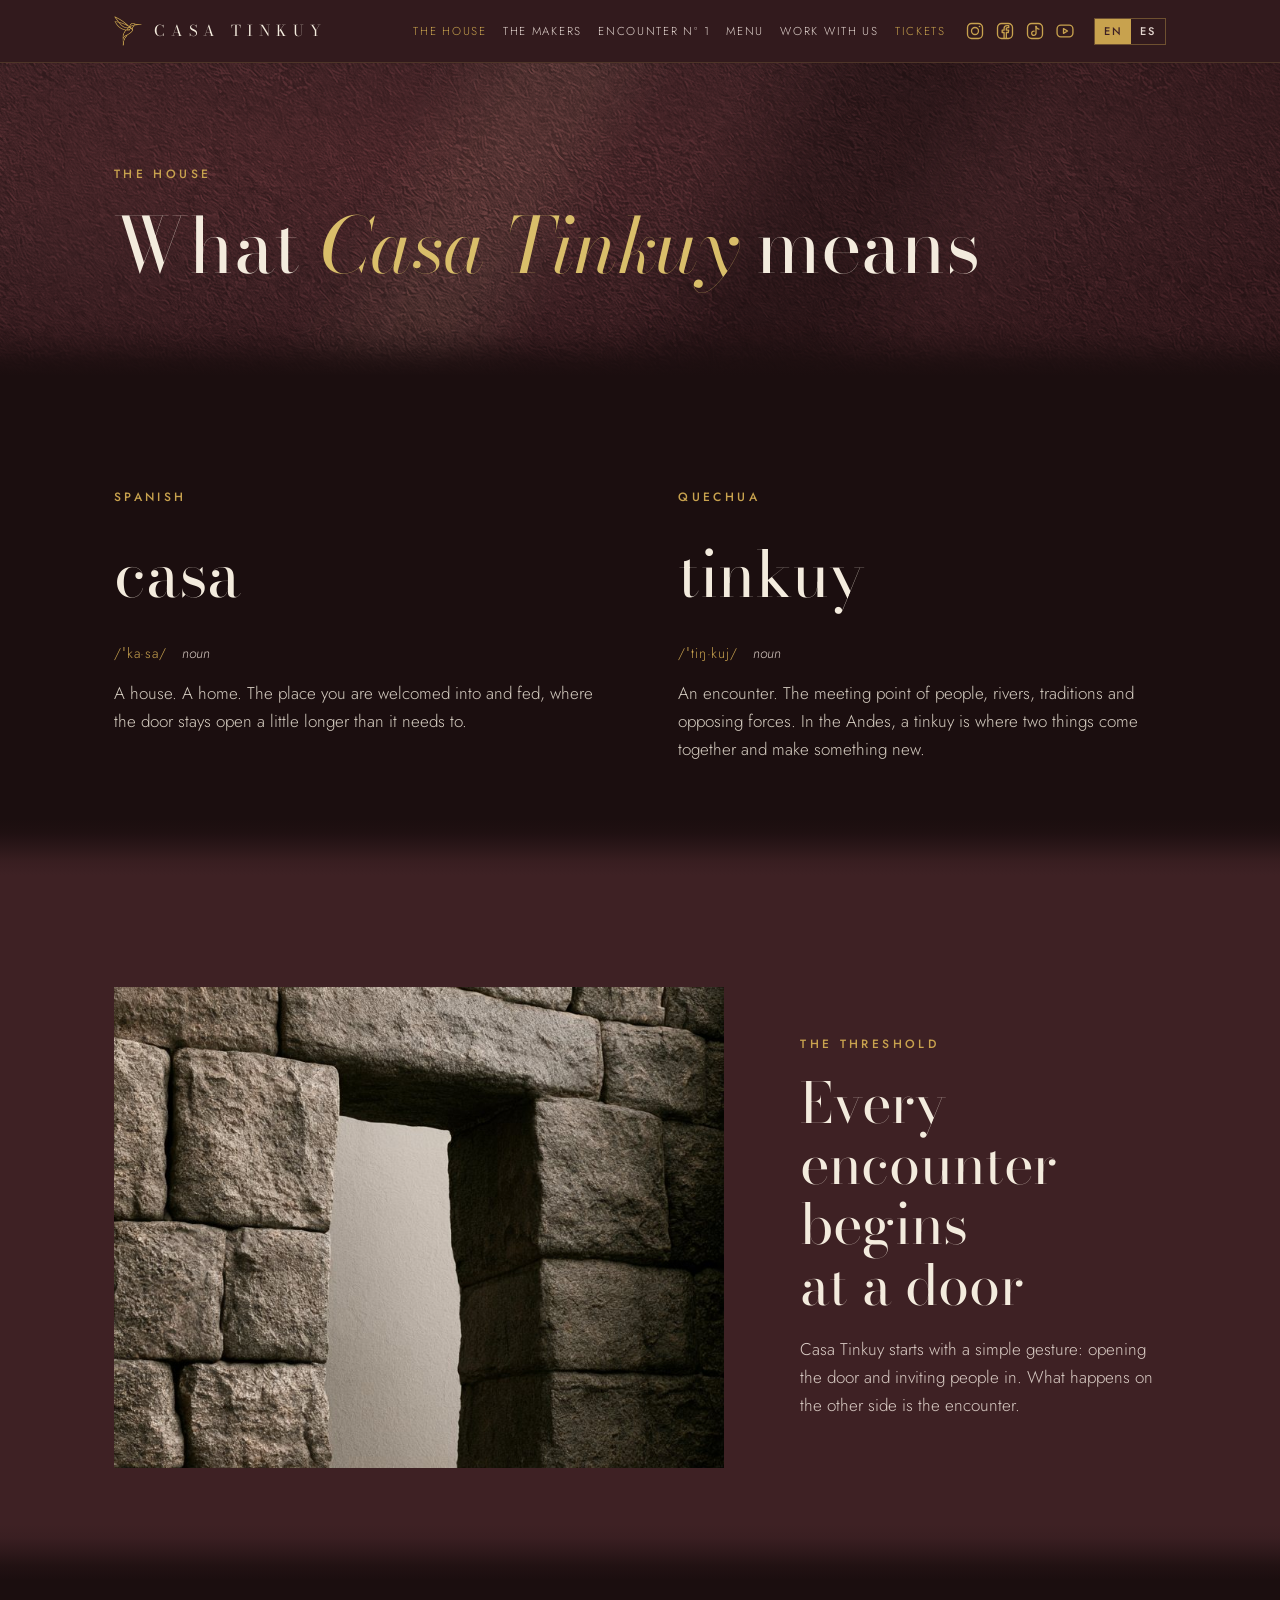
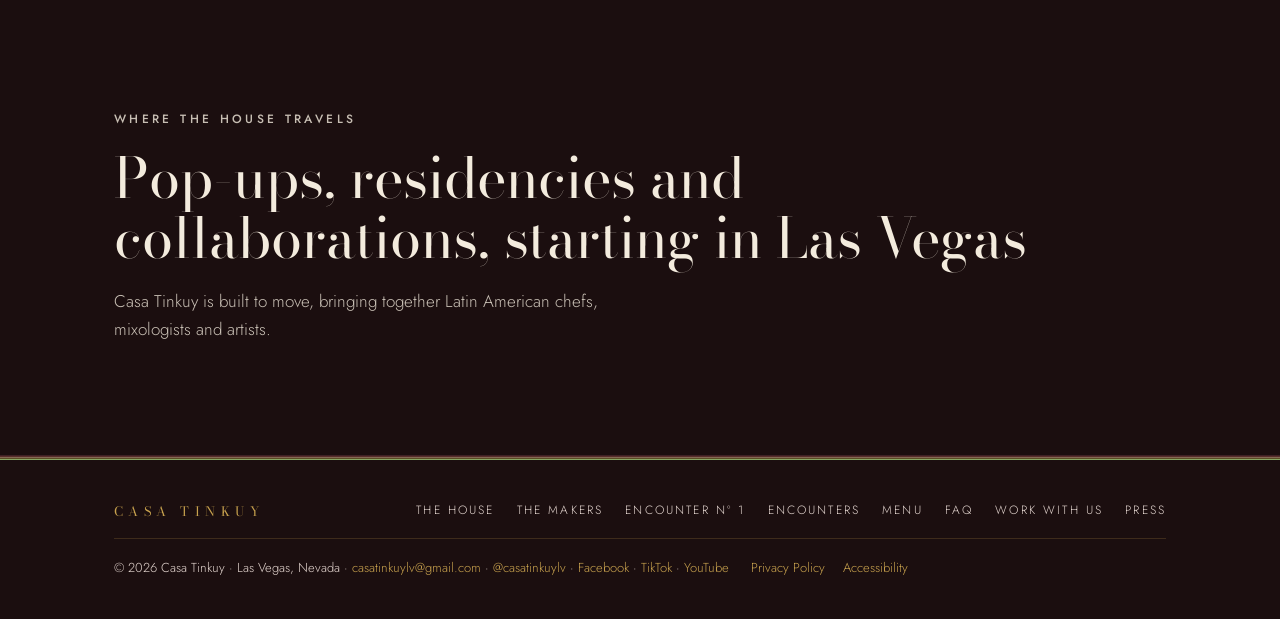
==== commit 40e07af9: "The House: update 'where the house travels' text Co-Authored-By: Claude Opus 5.5 <noreply@anthropic." ====
--- a/about.html
+++ b/about.html
@@ -22,6 +22,12 @@
 <link rel="icon" type="image/png" href="images/favicon.png">
 <link rel="apple-touch-icon" href="images/logo-gold-sm.png">
 <style>body{margin:0}img{max-width:100%}</style>
+<link rel="canonical" href="https://casatinkuy.com/about.html">
+<script>
+(function(){if(!/(^|\.)casatinkuy\.com$/.test(location.hostname))return;
+var s=document.createElement("script");s.async=1;s.src="https://www.googletagmanager.com/gtag/js?id=G-Z47N3SJFXM";document.head.appendChild(s);
+window.dataLayer=window.dataLayer||[];window.gtag=function(){dataLayer.push(arguments);};gtag("js",new Date());gtag("config","G-Z47N3SJFXM");
+})();</script>
 </head>
 <body>
 <header class="site">
@@ -109,7 +115,7 @@
       <div>
         <p class="label" data-i18n="nxLabel">Where the house travels</p>
         <h2 data-i18n="nxTitle">Pop-ups, residencies and collaborations, starting in Las Vegas</h2>
-        <p data-i18n="nxText">Casa Tinkuy starts in Las Vegas and is built to move, bringing Latin American chefs, mixologists and musicians together.</p>
+        <p data-i18n="nxText">Casa Tinkuy is built to move, bringing together Latin American chefs, mixologists and artists.</p>
       </div>
     </div>
   </section>
--- a/styles.css
+++ b/styles.css
@@ -589,3 +589,70 @@
   }
 
   nav.primary .nav-social a { color: var(--gold); }
+
+  .doorway dl > div + div { margin-top: 22px; }
+  .doorway dd.cal { margin-top: 14px; display: flex; flex-wrap: wrap; justify-content: center; align-items: center; gap: 6px; }
+  .doorway dd.cal .cal-l { width: 100%; font-size: 11px; letter-spacing: 0.2em; text-transform: uppercase; color: var(--gold-dim); }
+  .doorway dd.cal a { display: inline-block; font-size: 11px; font-weight: 500; letter-spacing: 0.14em; text-transform: uppercase; color: var(--gold); text-decoration: none; border: 1px solid var(--gold); padding: 8px 9px; white-space: nowrap; }
+
+  .doorway { aspect-ratio: auto; }
+  .doorway .inside { position: relative; inset: auto; padding: 76px 21% 68px; }
+  @media (max-width: 860px) { .doorway .inside { inset: auto; padding: 64px 18% 56px; } }
+
+  .letter-band form { display: grid; grid-template-columns: 1fr 1fr; gap: 10px; }
+  .letter-band input[type=text], .letter-band input[type=email], .letter-band input[type=tel], .letter-band textarea {
+    min-width: 0; width: 100%; box-sizing: border-box; font: 400 16px var(--sans); padding: 12px 14px;
+    border: 1px solid rgba(243,235,221,.5); background: transparent; color: var(--stone); border-radius: 0; }
+  .letter-band textarea, .letter-band input[type=tel] { grid-column: 1 / -1; }
+  .letter-band textarea { resize: vertical; min-height: 48px; line-height: 1.4; }
+  .letter-band textarea::placeholder { color: var(--stone); opacity: .55; }
+  .letter-band form button { grid-column: 1 / -1; justify-self: start; }
+  @media (max-width: 520px) { .letter-band form { grid-template-columns: 1fr; } .letter-band form button { justify-self: stretch; } }
+
+  /* ---------- Stone wall texture and stairs (Oct 9) ---------- */
+  .hero, .pagehead { position: relative; isolation: isolate; background:
+      linear-gradient(118deg, transparent 30%, rgba(243,214,170,.08) 37%, rgba(243,214,170,.08) 41%, transparent 47%, transparent 52%, rgba(10,4,5,.32) 60%, rgba(10,4,5,.32) 66%, transparent 74%),
+      radial-gradient(ellipse 80% 70% at 30% 30%, #4A2629 0%, #3E2124 55%, #33191C 100%); }
+  .hero::after, .pagehead::after { content: ""; position: absolute; inset: 0; z-index: -1; pointer-events: none;
+    background: url(images/plaster.jpg) 0 0 / 860px auto repeat; opacity: .32; mix-blend-mode: overlay; }
+  .hero::before { content: ""; position: absolute; right: 0; bottom: 0; width: 52%; height: 34%; z-index: -1;
+    background: url(images/steps.svg) right bottom / contain no-repeat; }
+  .pagehead::before { content: ""; position: absolute; right: 0; top: 0; bottom: 0; width: 260px; z-index: -1;
+    background: url(images/step-window.svg) right center / auto 100% no-repeat; }
+  @media (max-width: 760px) {
+    .hero { padding-bottom: 150px; }
+    .hero::before { width: 100%; height: 110px; }
+    .pagehead::before { width: 110px; opacity: .8; }
+    .hero::after, .pagehead::after { background-size: 560px auto; }
+  }
+  .letter-band::before { content: ""; display: block; width: min(960px, 100%); height: 34px; margin: 0 auto clamp(28px, 4vw, 44px);
+    background: url(images/step-divider.svg) center / 100% 100% no-repeat; }
+
+  .hero::before, .pagehead::before, .letter-band::before { content: none; display: none; }
+  @media (max-width: 760px) { .hero { padding-bottom: clamp(64px, 10vw, 120px); } }
+
+  .hero::before, .pagehead::before, .letter-band::before { content: none; display: none; }
+  @media (max-width: 760px) { .hero { padding-bottom: clamp(64px, 10vw, 120px); } }
+
+  .menu-dinner { position: relative; --sec-bg: var(--night); }
+  .menu-dinner::before {
+    content: ""; position: absolute; left: 0; right: 0; top: -56px; height: 56px; z-index: 1; pointer-events: none;
+    background: linear-gradient(to bottom,
+      color-mix(in srgb, var(--sec-bg) 0%, transparent) 0%,
+      color-mix(in srgb, var(--sec-bg) 12%, transparent) 25%,
+      color-mix(in srgb, var(--sec-bg) 45%, transparent) 50%,
+      color-mix(in srgb, var(--sec-bg) 82%, transparent) 75%,
+      var(--sec-bg) 100%); }
+  @media (max-width: 760px) { .menu-dinner::before { top: -36px; height: 36px; } }
+
+  .threshold { --sec-bg: var(--plum); } .enc, .legal { --sec-bg: var(--night); }
+  .threshold, .enc, .legal { position: relative; }
+  .threshold::before, .enc::before, .legal::before {
+    content: ""; position: absolute; left: 0; right: 0; top: -56px; height: 56px; z-index: 1; pointer-events: none;
+    background: linear-gradient(to bottom,
+      color-mix(in srgb, var(--sec-bg) 0%, transparent) 0%,
+      color-mix(in srgb, var(--sec-bg) 12%, transparent) 25%,
+      color-mix(in srgb, var(--sec-bg) 45%, transparent) 50%,
+      color-mix(in srgb, var(--sec-bg) 82%, transparent) 75%,
+      var(--sec-bg) 100%); }
+  @media (max-width: 760px) { .threshold::before, .enc::before, .legal::before { top: -36px; height: 36px; } }
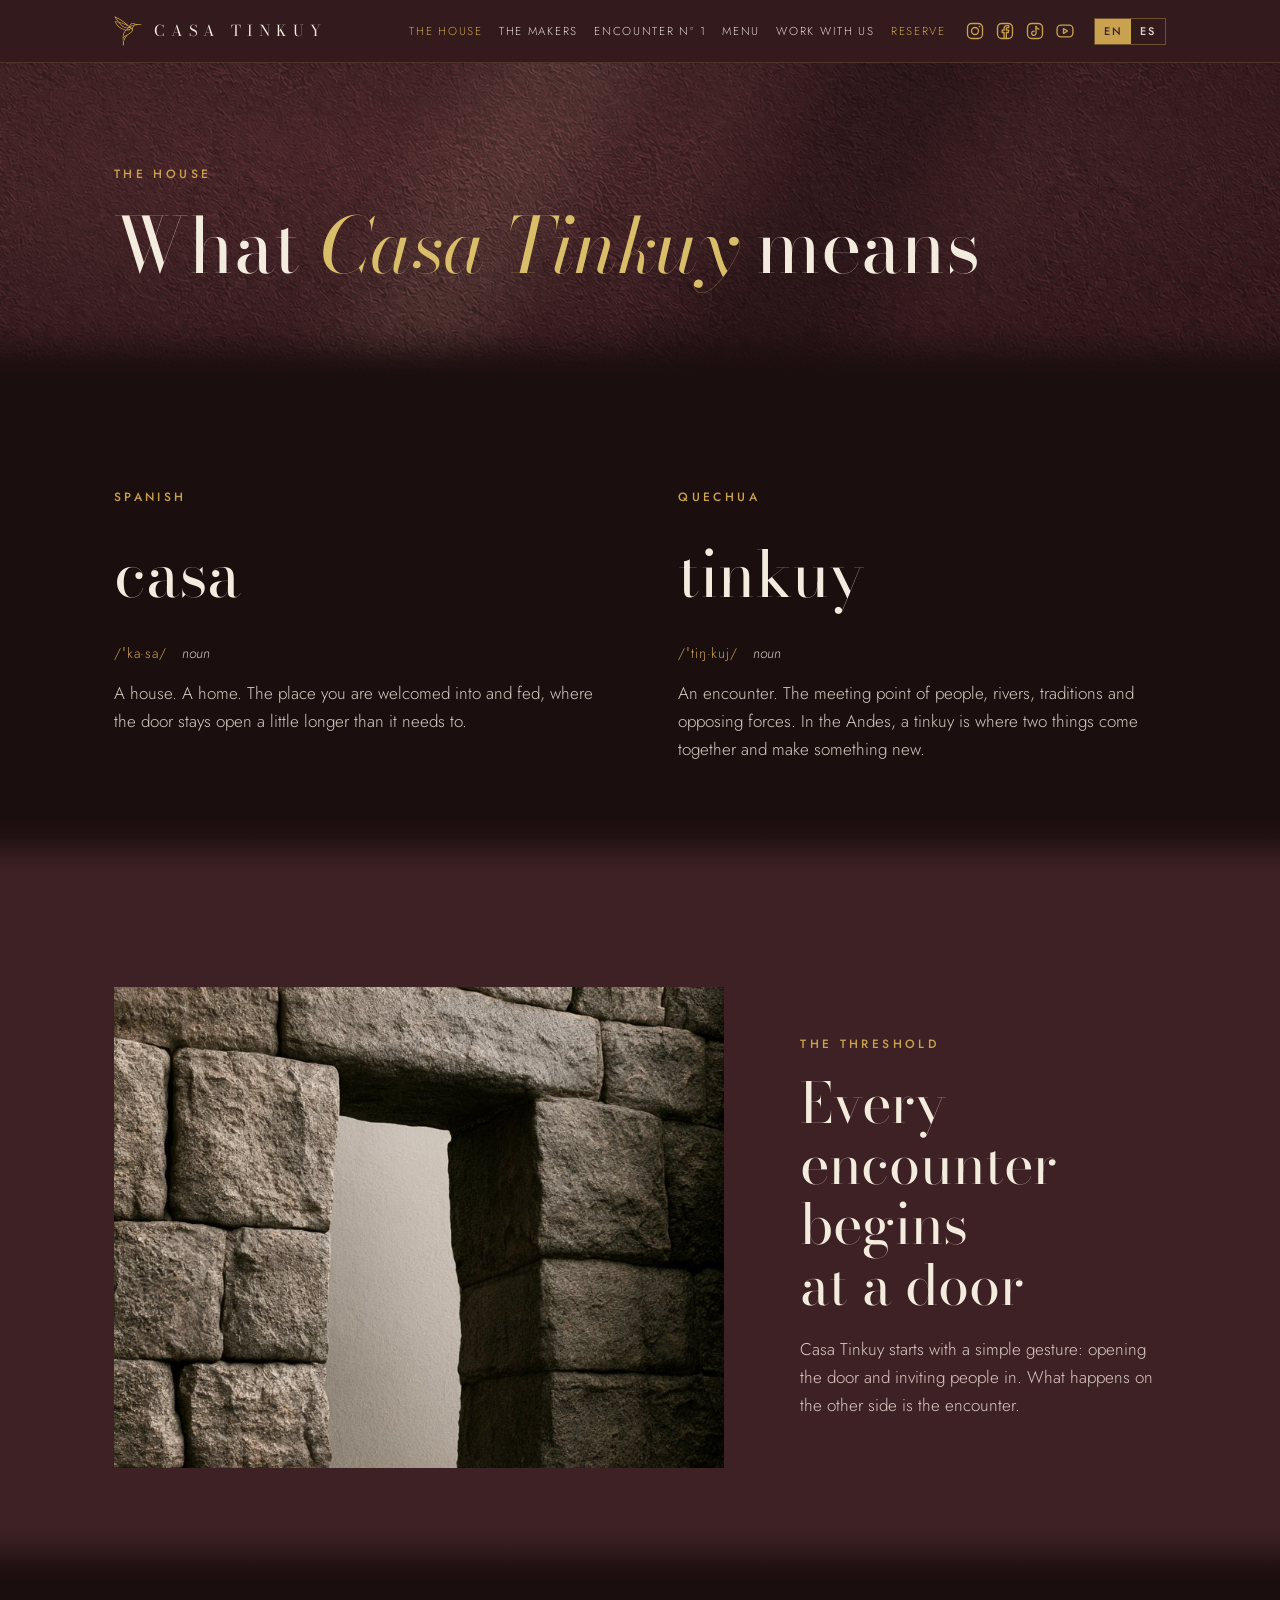
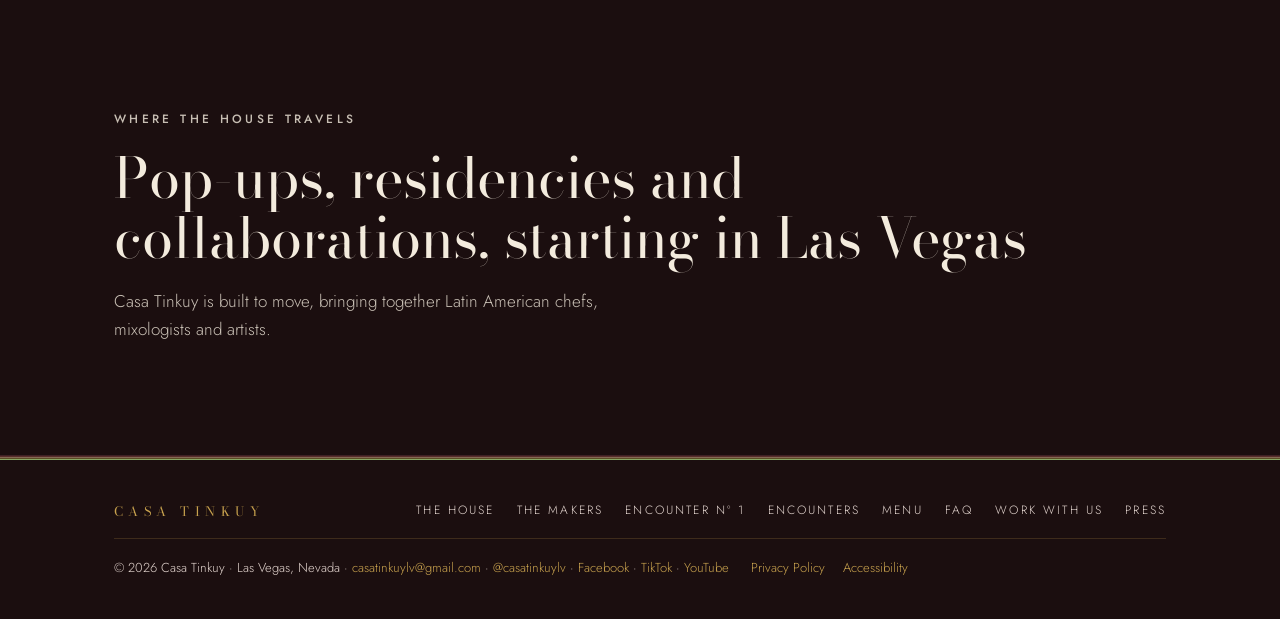
==== commit ef55933e: "Switch to reservations: add /reserve link, three seatings at 4:30/6:30/8:30 Co-Authored-By: Claude O" ====
--- a/about.html
+++ b/about.html
@@ -42,7 +42,7 @@
         <a href="november-10.html" data-i18n="navE">Encounter Nº 1</a>
         <a href="menu.html" data-i18n="navMenu">Menu</a>
         <a href="work.html" data-i18n="navW">Work with us</a>
-        <a class="cta" href="november-10.html#tickets" data-i18n="nav6">Tickets</a>
+        <a class="cta" href="november-10.html#tickets" data-i18n="nav6">Reserve</a>
         <div class="nav-social"><a class="ig" href="https://www.instagram.com/casatinkuylv/" target="_blank" rel="noopener" aria-label="Casa Tinkuy on Instagram">
         <svg viewBox="0 0 24 24" width="20" height="20" aria-hidden="true" fill="none" stroke="currentColor" stroke-width="1.6"><rect x="3" y="3" width="18" height="18" rx="5"/><circle cx="12" cy="12" r="4.2"/><circle cx="17.4" cy="6.6" r="1" fill="currentColor" stroke="none"/></svg>
       </a>
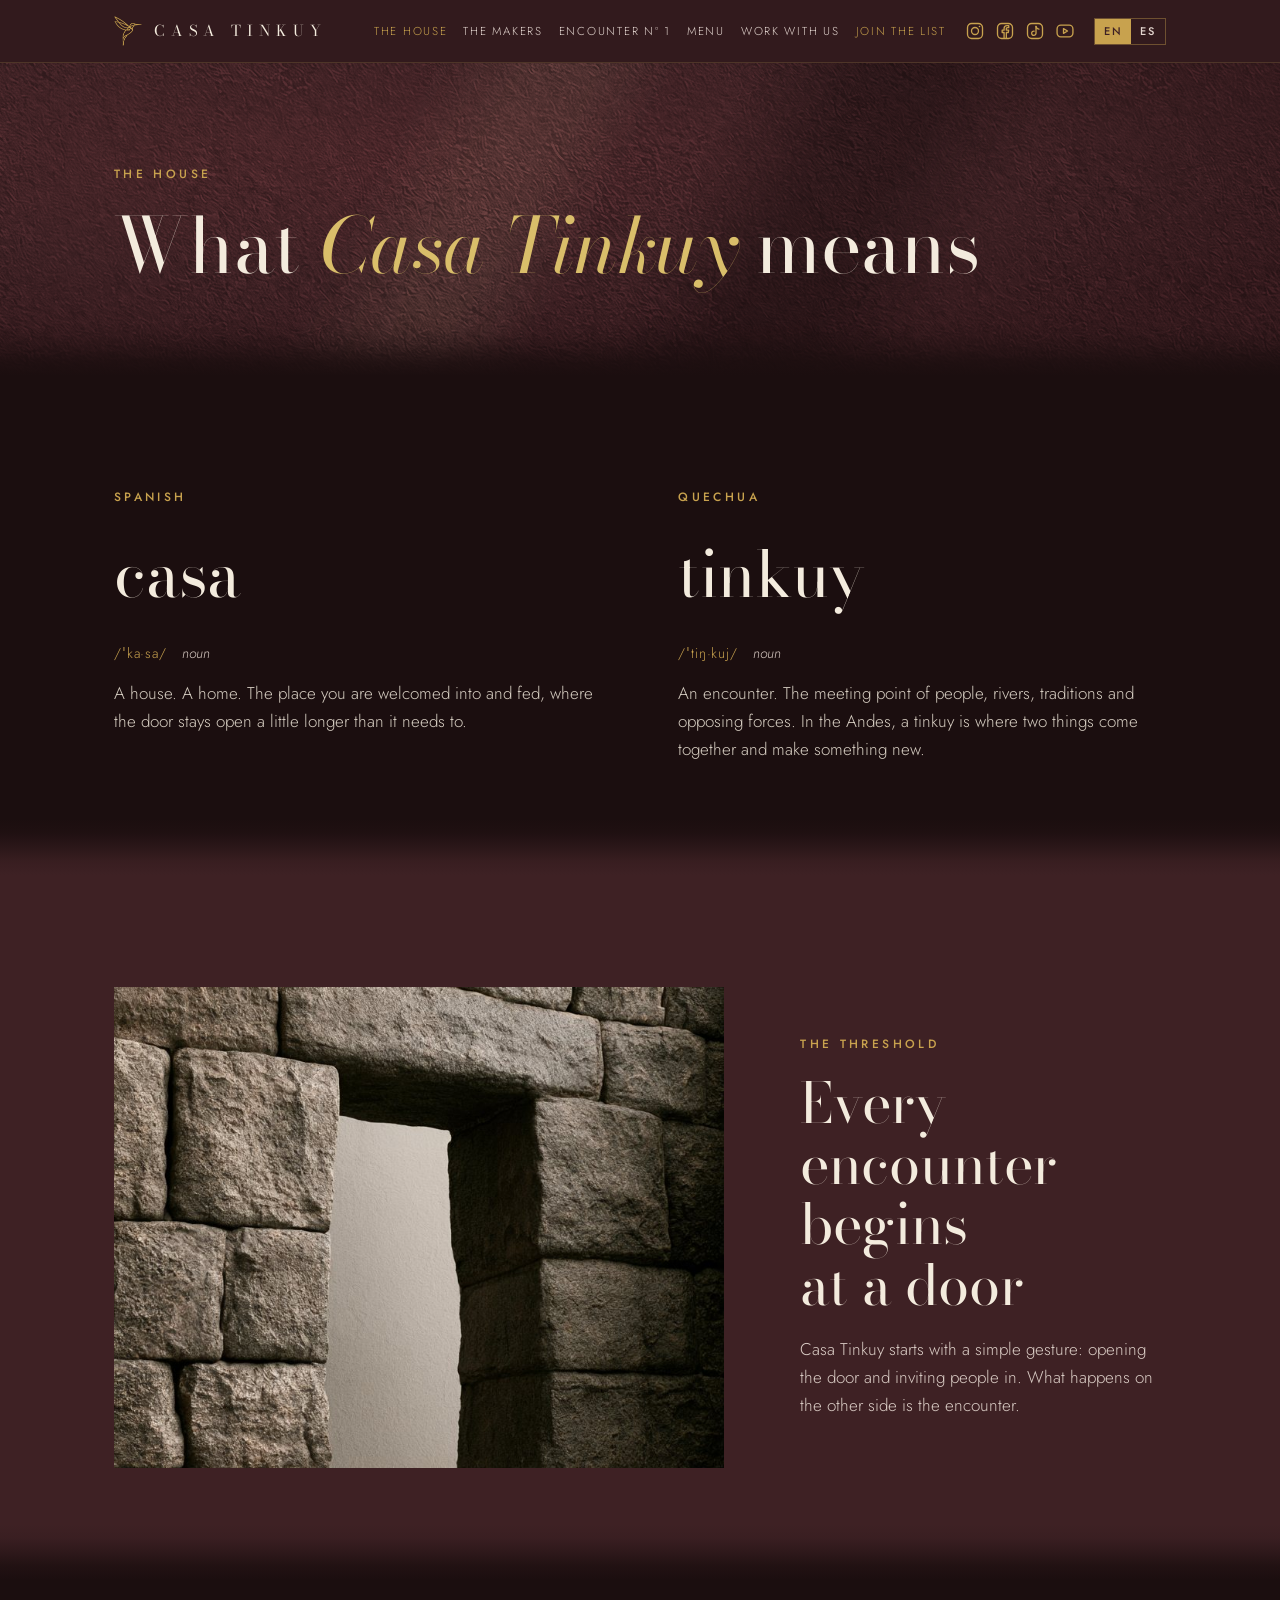
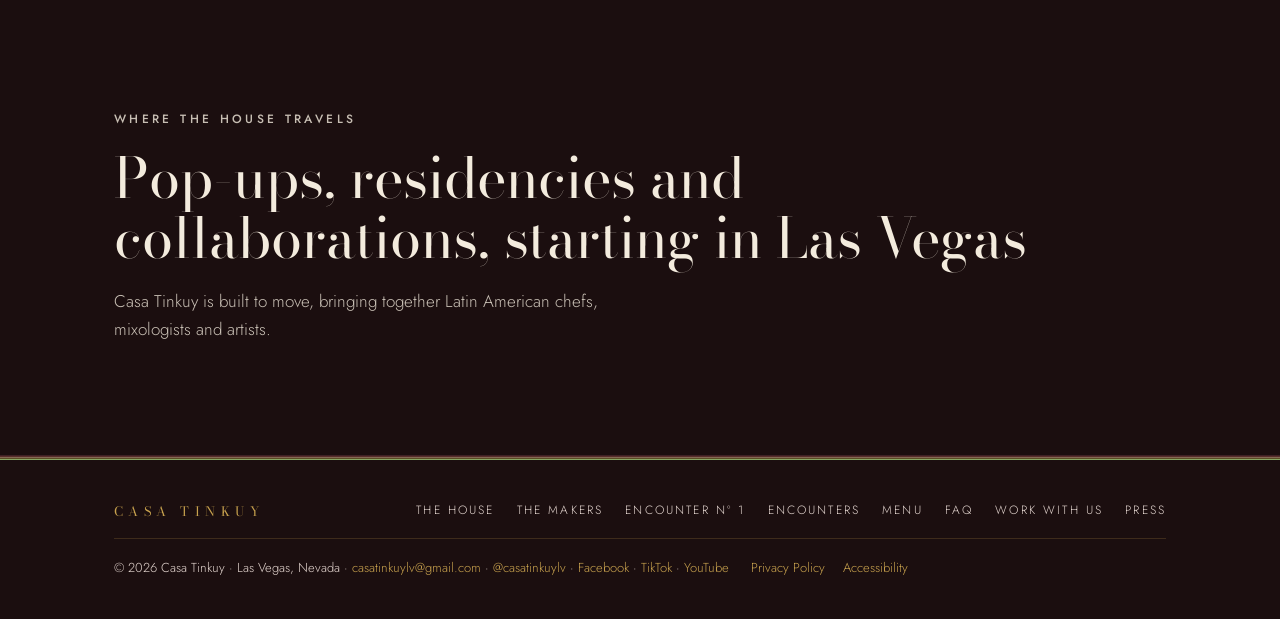
==== commit 16e5da6f: "Post-event update: thank-you homepage, Encounter Nº 2 sign-up, close Nº 1 reservations Co-Authored-B" ====
--- a/about.html
+++ b/about.html
@@ -42,7 +42,7 @@
         <a href="november-10.html" data-i18n="navE">Encounter Nº 1</a>
         <a href="menu.html" data-i18n="navMenu">Menu</a>
         <a href="work.html" data-i18n="navW">Work with us</a>
-        <a class="cta" href="november-10.html#tickets" data-i18n="nav6">Reserve</a>
+        <a class="cta" href="index.html#list" data-i18n="navList">Join the list</a>
         <div class="nav-social"><a class="ig" href="https://www.instagram.com/casatinkuylv/" target="_blank" rel="noopener" aria-label="Casa Tinkuy on Instagram">
         <svg viewBox="0 0 24 24" width="20" height="20" aria-hidden="true" fill="none" stroke="currentColor" stroke-width="1.6"><rect x="3" y="3" width="18" height="18" rx="5"/><circle cx="12" cy="12" r="4.2"/><circle cx="17.4" cy="6.6" r="1" fill="currentColor" stroke="none"/></svg>
       </a>
--- a/styles.css
+++ b/styles.css
@@ -656,3 +656,54 @@
       color-mix(in srgb, var(--sec-bg) 82%, transparent) 75%,
       var(--sec-bg) 100%); }
   @media (max-width: 760px) { .threshold::before, .enc::before, .legal::before { top: -36px; height: 36px; } }
+
+/* Reserve button inside the date card, price line on The Dinner */
+.doorway dd.book { margin-top: 16px; }
+.doorway dd.book .btn { padding: 13px 18px; font-size: 11px; letter-spacing: 0.2em; white-space: nowrap; }
+.way p.price { color: var(--gold); font-size: 14px; letter-spacing: 0.04em; margin-top: 6px; }
+
+/* Top-of-page reserve button and waitlist */
+.pagehead .head-cta { margin-top: 26px; }
+.waitlist { width: 100%; max-width: 560px; }
+.waitlist form { display: grid; grid-template-columns: 1fr 1fr; gap: 10px; }
+.waitlist input { font: 400 16px var(--sans); padding: 12px 14px; border: 1px solid rgba(243,235,221,.5); background: transparent; color: var(--stone); border-radius: 0; min-width: 0; }
+.waitlist input::placeholder { color: var(--stone); opacity: .55; }
+.waitlist button { grid-column: 1 / -1; border: 0; cursor: pointer; }
+.waitlist .ok { margin-top: 12px; }
+@media (max-width: 520px) { .waitlist form { grid-template-columns: 1fr; } }
+
+/* Menu page: arc paragraph and photos */
+.menu-arc { font-family: var(--serif); font-size: clamp(20px, 2.2vw, 26px); line-height: 1.45; color: var(--stone); }
+.menu-photos { display: grid; grid-template-columns: 1fr 1fr; gap: 12px; }
+.menu-photos figure { margin: 0; }
+.menu-photos img { display: block; width: 100%; height: auto; aspect-ratio: 4 / 5; object-fit: cover; border: 1px solid rgba(200, 162, 78, 0.35); }
+.menu-photos figcaption { grid-column: 1 / -1; font-size: 13px; color: var(--gold-dim); font-style: italic; }
+.menu-note { font-size: 14px; letter-spacing: 0.04em; color: var(--gold); }
+
+/* Menu page: cocktail section photo and note */
+.program-top { display: grid; grid-template-columns: minmax(0, 1.15fr) minmax(0, 0.85fr); gap: clamp(32px, 5vw, 72px); align-items: start; margin-bottom: clamp(40px, 6vw, 72px); }
+.program-top .head { margin-bottom: 0; }
+.cocktail-photo { margin: 0; }
+.cocktail-photo img { display: block; width: 100%; height: auto; aspect-ratio: 4 / 5; object-fit: cover; border: 1px solid rgba(200, 162, 78, 0.35); }
+.maker-note { margin: 4px 0; padding-left: 18px; border-left: 1px solid var(--gold); }
+.maker-note p { font-family: var(--serif); font-size: clamp(18px, 1.9vw, 22px); line-height: 1.5; color: var(--stone); }
+.maker-note cite { display: block; margin-top: 10px; font-style: normal; font-size: 11px; letter-spacing: 0.22em; text-transform: uppercase; color: var(--gold); }
+@media (max-width: 760px) { .program-top { grid-template-columns: 1fr; } }
+
+/* Match section label color: "The cocktails" in gold like "The dinner" */
+.program .head .label { color: var(--gold); }
+
+/* Cocktail section: two photos like the dinner, chicha morada beside the non-alcoholic line */
+.program-top { grid-template-columns: minmax(0, 1fr) minmax(0, 1fr); }
+.na-line { display: grid; grid-template-columns: 88px 1fr; gap: 16px; align-items: center; }
+.na-line img { display: block; width: 88px; height: 88px; object-fit: cover; border: 1px solid rgba(200, 162, 78, 0.35); }
+.na-line p { margin: 0; }
+@media (max-width: 760px) { .program-top { grid-template-columns: 1fr; } }
+
+/* Order: text, photos, then the non-alcoholic line on phones; side by side on laptops */
+.program-top { grid-template-areas: "head photos" "na photos"; grid-template-rows: auto 1fr; row-gap: 22px; }
+.program-top > .head { grid-area: head; }
+.program-top > .cocktail-pair { grid-area: photos; }
+.program-top > .na-line { grid-area: na; align-self: start; }
+@media (max-width: 760px) { .program-top { grid-template-areas: "head" "photos" "na"; grid-template-rows: auto; } }
+.program .na-line p.pisco { font-family: var(--serif); font-style: italic; font-size: 19px; color: var(--stone); }
